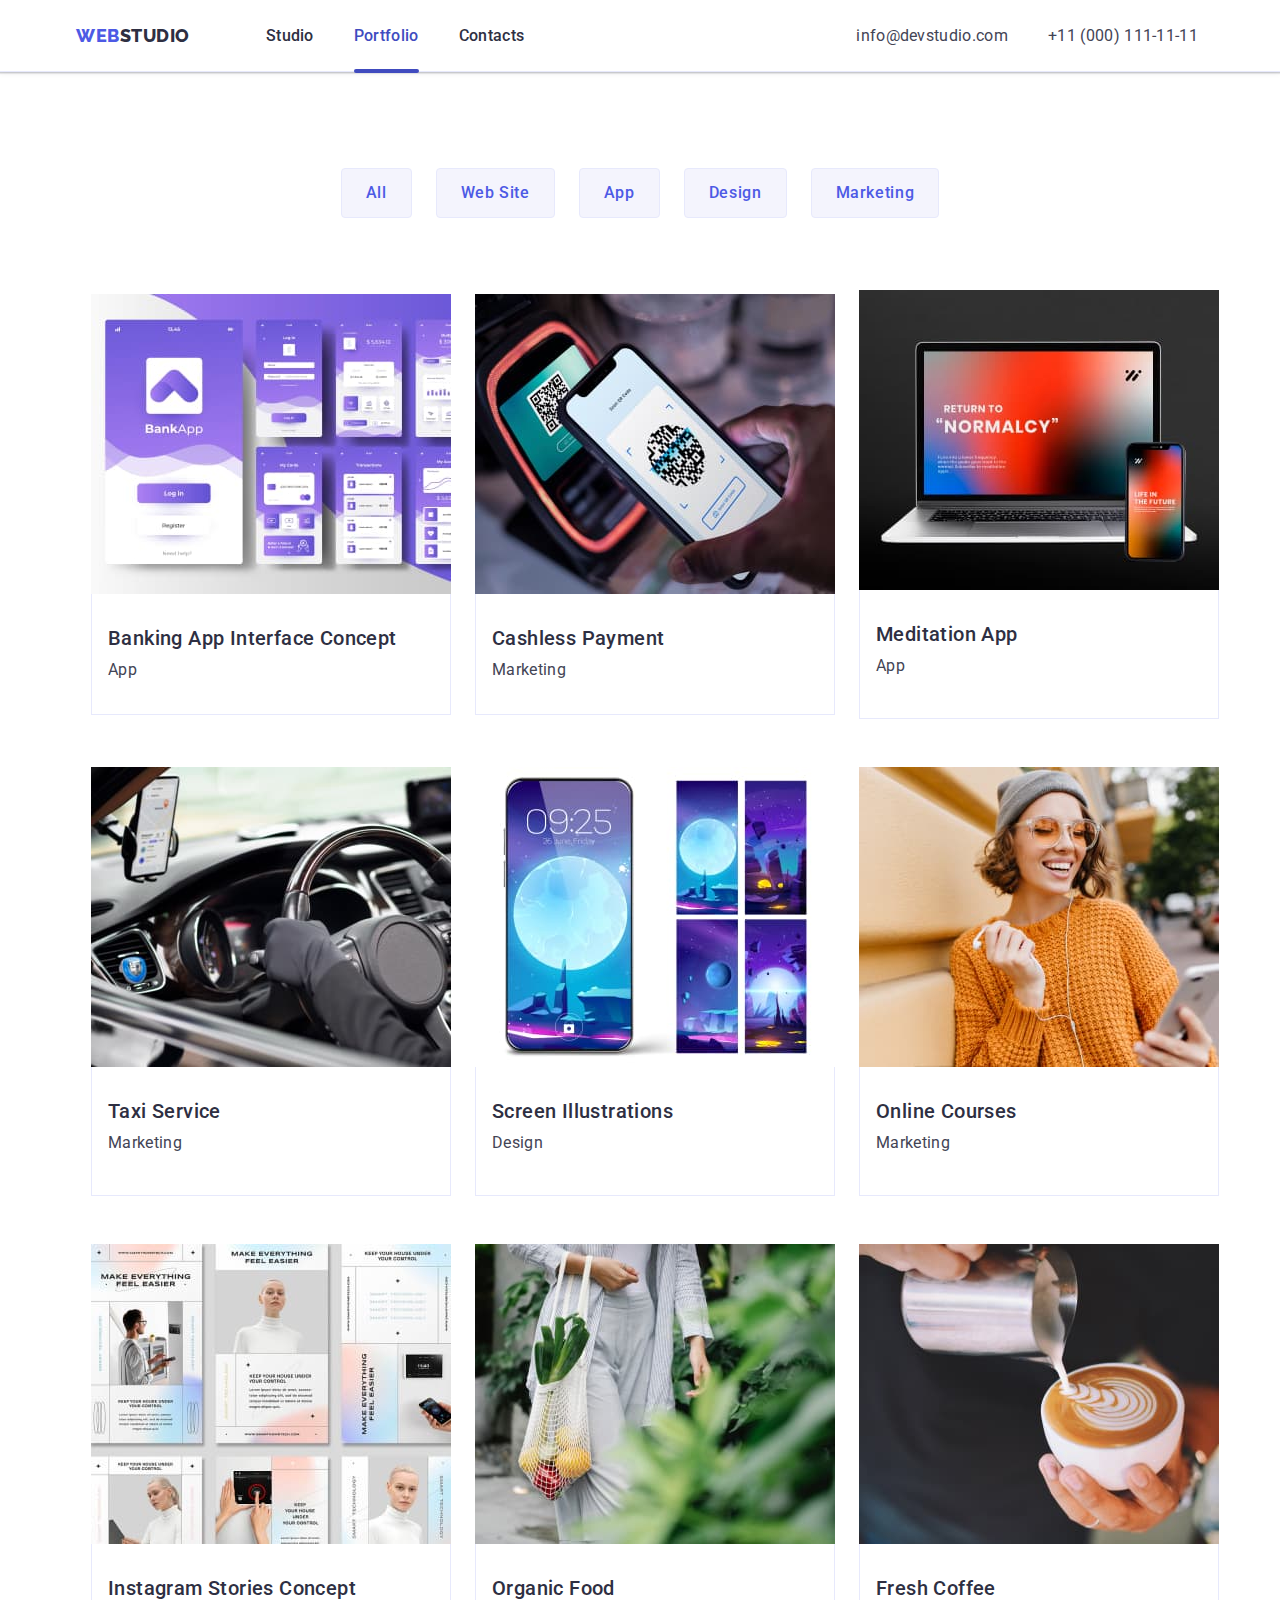
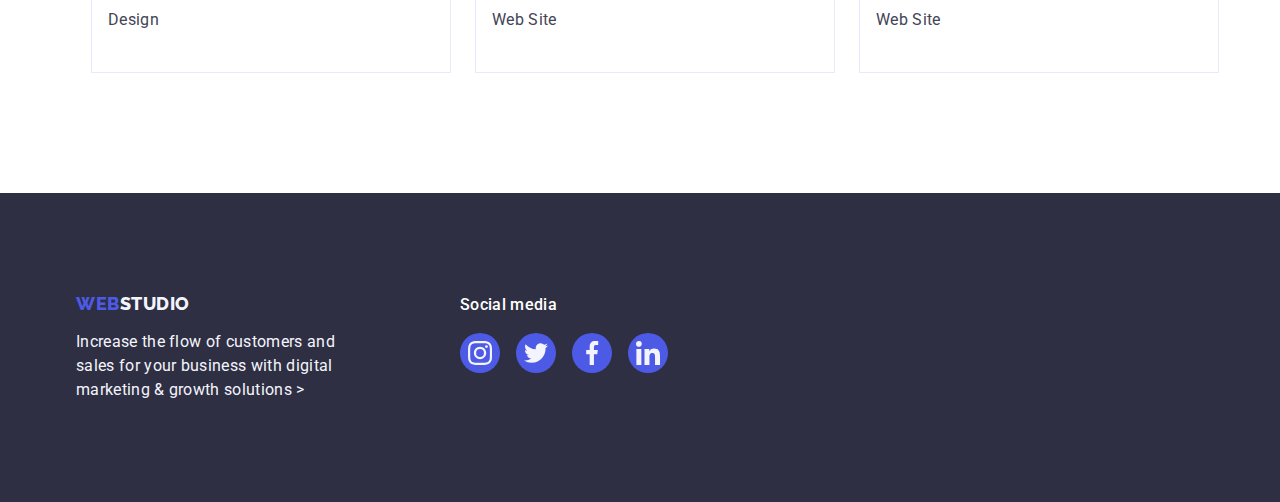
==== portfolio.html @ a60034a2 "Initial commit" ====
<!DOCTYPE html>
<html lang="en">
  <head>
    <meta charset="UTF-8" />
    <meta name="viewport" content="width=device-width, initial-scale=1.0" />
    <title>Document</title>
    <link
      rel="stylesheet"
      href="https://cdnjs.cloudflare.com/ajax/libs/modern-normalize/1.0.0/modern-normalize.min.css"
    />
    <link rel="stylesheet" href="./css/styles.css" />
    <link rel="preconnect" href="https://fonts.googleapis.com" />
    <link rel="preconnect" href="https://fonts.gstatic.com" crossorigin />
    <link
      href="https://fonts.googleapis.com/css2?family=Raleway:wght@800&family=Roboto:wght@400;500;700;900&display=swap"
      rel="stylesheet"
    />
  </head>
  <body>
    <header class="border-header-bottom">
      <div class="container flex__">
        <nav class="web">
          <a href="index.html" class="logo" style="color: var(--styl-colorr)"
            >WEB<span style="color: var(--styl-colorrr)" class="studio"
              >STUDIO</span
            ></a
          >

          <ul class="ban">
            <li>
              <a class="menu" href="./index.html">Studio</a>
            </li>
            <li>
              <a class="menu current" href="./portfolio.html">Portfolio</a>
            </li>
            <li><a class="menu" href="">Contacts</a></li>
          </ul>
        </nav>

        <address class="address">
          <ul class="container_menu">
            <li>
              <a class="address" href="mailto:info@devstudio.com"
                >info@devstudio.com</a
              >
            </li>
            <li>
              <a class="address" href="tel:+110001111111"
                >+11 (000) 111-11-11</a
              >
            </li>
          </ul>

          <!--komentrz-->
        </address>
      </div>
    </header>
    <main>
      <section class="portfolio">
        <div class="container">
          <h1 class="visually-hidden">wymagany dla czytników ekranowych</h1>
          <ul class="list portfolio_up">
            <li>
              <button class="linkk buttonn" type="button">All</button>
            </li>
            <li>
              <button class="linkk buttonn" type="button">Web Site</button>
            </li>
            <li>
              <button class="linkk buttonn" type="button">App</button>
            </li>
            <li>
              <button class="linkk buttonn" type="button">Design</button>
            </li>
            <li>
              <button class="linkk buttonn" type="button">Marketing</button>
            </li>
          </ul>

          <ul class="list container last_list">
            <li class="takietam">
              <a href="#" class="link">
                <div class="overlay">
                  <img
                    src="./images/site21.jpg"
                    width="360"
                    alt="bank App"
                    class="link"
                  />
                  <p class="portfolio_acapit">
                    14 Stylish and User-Friendly App Design Concepts · Task
                    Manager App · Calorie Tracker App · Exotic Fruit Ecommerce
                    App · Cloud Storage App
                  </p>
                </div>
                <div class="end">
                  <h2 class="last">Banking App Interface Concept</h2>
                  <p class="lastt">App</p>
                </div>
              </a>
            </li>
            <li class="takietam">
              <a href="#" class="link"
                ><div class="overlay">
                  <img
                    src="./images/site22.jpg"
                    class="link"
                    width="360"
                    alt="cellphone in hand"
                  />
                  <p class="portfolio_acapit">
                    14 Stylish and User-Friendly App Design Concepts · Task
                    Manager App · Calorie Tracker App · Exotic Fruit Ecommerce
                    App · Cloud Storage App
                  </p>
                </div>
                <div class="end">
                  <h2 class="last">Cashless Payment</h2>
                  <p class="lastt">Marketing</p>
                </div></a
              >
            </li>
            <li class="takietam">
              <a href="#" class="link"
                ><div class="overlay">
                  <img
                    src="./images/site23.jpg"
                    class="link"
                    width="360"
                    alt="laptop and phone"
                  />
                  <p class="portfolio_acapit">
                    14 Stylish and User-Friendly App Design Concepts · Task
                    Manager App · Calorie Tracker App · Exotic Fruit Ecommerce
                    App · Cloud Storage App
                  </p>
                </div>
                <div class="end">
                  <h2 class="last">Meditation App</h2>
                  <p style="margin-bottom: 8px" class="lastt">App</p>
                </div></a
              >
            </li>
            <li class="takietam">
              <a href="#" class="link"
                ><div class="overlay">
                  <img
                    src="./images/site24.jpg"
                    class="link"
                    width="360"
                    alt="hands on the steering wheel "
                  />
                  <p class="portfolio_acapit">
                    14 Stylish and User-Friendly App Design Concepts · Task
                    Manager App · Calorie Tracker App · Exotic Fruit Ecommerce
                    App · Cloud Storage App
                  </p>
                </div>
                <div class="end">
                  <h2 class="last">Taxi Service</h2>
                  <p style="margin-bottom: 8px" class="lastt">Marketing</p>
                </div></a
              >
            </li>
            <li class="takietam">
              <a href="#" class="link"
                ><div class="overlay">
                  <img
                    src="./images/site25.jpg"
                    class="link"
                    width="360"
                    alt="wallpapers on phone"
                  />
                  <p class="portfolio_acapit">
                    14 Stylish and User-Friendly App Design Concepts · Task
                    Manager App · Calorie Tracker App · Exotic Fruit Ecommerce
                    App · Cloud Storage App
                  </p>
                </div>
                <div class="end">
                  <h2 class="last">Screen Illustrations</h2>
                  <p style="margin-bottom: 8px" class="lastt">Design</p>
                </div></a
              >
            </li>
            <li class="takietam">
              <a href="#" class="link"
                ><div class="overlay">
                  <img
                    src="./images/site26.jpg"
                    class="link"
                    width="360"
                    alt="women in orange sweater"
                  />
                  <p class="portfolio_acapit">
                    14 Stylish and User-Friendly App Design Concepts · Task
                    Manager App · Calorie Tracker App · Exotic Fruit Ecommerce
                    App · Cloud Storage App
                  </p>
                </div>
                <div class="end">
                  <h2 class="last">Online Courses</h2>
                  <p style="margin-bottom: 8px" class="lastt">Marketing</p>
                </div></a
              >
            </li>
            <li class="takietam">
              <a href="#" class="link"
                ><div class="overlay">
                  <img
                    src="./images/site27.jpg"
                    class="link"
                    width="360"
                    alt="a few sites from app"
                  />
                  <p class="portfolio_acapit">
                    14 Stylish and User-Friendly App Design Concepts · Task
                    Manager App · Calorie Tracker App · Exotic Fruit Ecommerce
                    App · Cloud Storage App
                  </p>
                </div>
                <div class="end">
                  <h2 class="last">Instagram Stories Concept</h2>
                  <p style="margin-bottom: 8px" class="lastt">Design</p>
                </div></a
              >
            </li>
            <li class="takietam">
              <a href="#" class="link"
                ><div class="overlay">
                  <img
                    src="./images/site28.jpg"
                    class="link"
                    width="360"
                    alt="women with bag of fruit"
                  />
                  <p class="portfolio_acapit">
                    14 Stylish and User-Friendly App Design Concepts · Task
                    Manager App · Calorie Tracker App · Exotic Fruit Ecommerce
                    App · Cloud Storage App
                  </p>
                </div>
                <div class="end">
                  <h2 class="last">Organic Food</h2>
                  <p style="margin-bottom: 8px" class="lastt">Web Site</p>
                </div></a
              >
            </li>
            <li class="takietam">
              <a href="#" class="link"
                ><div class="overlay">
                  <img
                    src="./images/site29.jpg"
                    class="link"
                    width="360"
                    alt="caffe with milk"
                  />
                  <p class="portfolio_acapit">
                    14 Stylish and User-Friendly App Design Concepts · Task
                    Manager App · Calorie Tracker App · Exotic Fruit Ecommerce
                    App · Cloud Storage App
                  </p>
                </div>
                <div class="end">
                  <h2 class="last">Fresh Coffee</h2>
                  <p style="margin-bottom: 8px" class="lastt">Web Site</p>
                </div></a
              >
            </li>
          </ul>
        </div>
      </section>
    </main>
    <footer class="footer-padd">
      <div class="div_foot container">
        <div class="margin">
          <a
            href="index.html"
            class="link block"
            style="color: var(--styl-colorr)"
            ><span class="fit">WEB</span
            ><span style="color: #f4f4fd" class="studioo">STUDIO</span></a
          >

          <p class="footer">
            Increase the flow of customers and sales for your business with
            digital marketing & growth solutions >
          </p>
        </div>

        <div class="social_">
          <p class="akapit">Social media</p>
          <ul class="social">
            <li class="footer-social-item">
              <a href="" class="footer-social-link">
                <svg
                  xmlns="http://www.w3.org/2000/svg"
                  width="24"
                  height="24"
                  class="footer-social-icons"
                >
                  <use href="./images/icons.svg#icon-instagram-2"></use>
                </svg>
              </a>
            </li>
            <li class="footer-social-item">
              <a href="" class="footer-social-link">
                <svg
                  xmlns="http://www.w3.org/2000/svg"
                  width="24"
                  height="24"
                  class="footer-social-icons"
                >
                  <use href="./images/icons.svg#icon-twitter-1"></use>
                </svg>
              </a>
            </li>
            <li class="footer-social-item">
              <a href="" class="footer-social-link">
                <svg
                  xmlns="http://www.w3.org/2000/svg"
                  width="24"
                  height="24"
                  class="footer-social-icons"
                >
                  <use href="./images/icons.svg#icon-facebook-1"></use>
                </svg>
              </a>
            </li>
            <li class="footer-social-item">
              <a href="" class="footer-social-link">
                <svg
                  xmlns="http://www.w3.org/2000/svg"
                  width="24"
                  height="24"
                  class="footer-social-icons"
                >
                  <use href="./images/icons.svg#icon-linkedin-1"></use>
                </svg>
              </a>
            </li>
          </ul>
        </div>
      </div>
    </footer>
  </body>
</html>
---- css/styles.css ----
* {
  box-sizing: border-box;
  margin: 0;
  padding: 0;
}
:root {
  --styl-color: #434455;
  --background-color: #ffffff;
  --styl-colorr: #4d5ae5;
  --styl-colorrr: #2e2f42;
  --background-colorr: #f4f4fd;
  --background-colorrr: #2e2f42;
  --button-color: #e7e9fc;
  --section-five: #8e8f99;
}
.buttonn {
  cursor: pointer;
  font-family: "Roboto", sans-serif;
  font-weight: 500;
  font-size: 16px;
  line-height: 1.5;
  letter-spacing: 0.04em;
  color: var(--styl-colorr);
  background-color: var(--background-colorr);
  transition: color 250ms cubic-bezier(0.4, 0, 0.2, 1),
    background-color 250ms cubic-bezier(0.4, 0, 0.2, 1),
    border-color 250ms cubic-bezier(0.4, 0, 0.2, 1),
    box-shadow 250ms cubic-bezier(0.4, 0, 0.2, 1);
}

body {
  font-family: "Raleway", sans-serif;
  font-family: "Roboto", sans-serif;
  background-color: var(--background-color);
  color: var(--styl-color);

  ul {
    list-style-type: none;
  }
  h1 {
    color: var(--WHITE, #fff);
    text-align: center;

    /* Header 1 */
    font-family: Roboto;
    font-size: 56px;
    font-style: normal;
    font-weight: 700;
    line-height: 60px;
    /* 107.143% */
    letter-spacing: 1.12px;
  }
}
.list {
  list-style: none;
  display: flex;
  gap: 24px;
}
.top {
  width: 496px;
  color: #ffffff;
  text-align: center;
  /* Header 1 */
  font-family: Roboto;
  font-size: 56px;
  font-style: normal;
  font-weight: 700;
  line-height: 60px; /* 107.143% */
  letter-spacing: 1.12px;
  padding-bottom: 48px;
}
/* tło pod header */
/* tło pod header */
/* tło pod header */
/* tło pod header */
.hero {
  max-width: 1440px;
  margin: 0 auto;
  padding: 188px 0;
  background: var(--styl-colorrr);
  background-repeat: no-repeat;
  background-image: linear-gradient(
      rgba(46, 47, 66, 0.7),
      rgba(46, 47, 66, 0.7)
    ),
    url(../images/people-office.jpg);
  background-position: center;
  background-size: cover;
}
/* tło pod header */
/* tło pod header */
/* tło pod header */
/* tło pod header */

.color {
  color: var(--styl-colorr);
}

.web {
  display: flex;
  font-family: "Raleway", sans-serif;
  font-size: 18px;
  font-style: normal;
  font-weight: 800;
  line-height: 1.17;
  /* 116.667% */
  letter-spacing: 0.03em;

  align-items: center;
}
.webb {
  font-family: "Raleway", sans-serif;
  font-size: 18px;
  font-style: normal;
  font-weight: 800;
  line-height: 1.17;
  /* 116.667% */
  letter-spacing: 0.03em;

  background-color: var(--background-colorrr);
  padding: 100px 0;
}
.link {
  text-decoration: none;
  transition: box-shadow 250ms cubic-bezier(0.4, 0, 0.2, 1);
}
.link:hover {
  box-shadow: 0px 1px 6px rgba(46, 47, 66, 0.08),
    0px 1px 1px rgba(46, 47, 66, 0.16), 0px 2px 1px rgba(46, 47, 66, 0.08);
}
.link:focus {
  color: #404bbf;

  box-shadow: 0px 1px 6px rgba(46, 47, 66, 0.08),
    0px 1px 1px rgba(46, 47, 66, 0.16), 0px 2px 1px rgba(46, 47, 66, 0.08);
}
.takietam:hover {
  box-shadow: 0px 1px 6px rgba(46, 47, 66, 0.08),
    0px 1px 1px rgba(46, 47, 66, 0.16), 0px 2px 1px rgba(46, 47, 66, 0.08);
}
.takietam:focus {
  color: #404bbf;

  box-shadow: 0px 1px 6px rgba(46, 47, 66, 0.08),
    0px 1px 1px rgba(46, 47, 66, 0.16), 0px 2px 1px rgba(46, 47, 66, 0.08);
}

.linkk:hover {
  color: #ffffff;
  background-color: #404bbf;
  box-shadow: 0px 3px 1px rgba(0, 0, 0, 0.1), 0px 2px 1px rgba(0, 0, 0, 0.08),
    0px 2px 2px rgba(0, 0, 0, 0.12);
}
.linkk:focus {
  color: #ffffff;
  background-color: #404bbf;
  box-shadow: 0px 3px 1px rgba(0, 0, 0, 0.1), 0px 2px 1px rgba(0, 0, 0, 0.08),
    0px 2px 2px rgba(0, 0, 0, 0.12);
}
.portfolio .studio {
  color: var(--styll-color, #4d5ae5);
  font-family: "Raleway", sans-serif;
  font-size: 18px;
  font-style: normal;
  font-weight: 800;
  line-height: 1.17;
  /* 116.667% */
  letter-spacing: 0.03em;
}
.studioo {
  font-family: "Raleway", sans-serif;
  font-size: 18px;
  font-style: normal;
  font-weight: 800;
  line-height: 1.17;
  /* 116.667% */
  letter-spacing: 0.03em;
}
.menu {
  color: #404bbf;
  display: flex;
  justify-content: center;
  color: var(--NAVY-BLUE, #2e2f42);
  text-decoration: none;

  font-family: Roboto;
  font-size: 16px;
  font-style: normal;
  font-weight: 500;
  line-height: 24px;
  /* 150% */
  letter-spacing: 0.32px;
  padding: 24px 0;
  gap: 40px;
  transition: color 250ms cubic-bezier(0.4, 0, 0.2, 1);
}
.current {
  position: relative;
  color: #404bbf;
}

.current::after {
  content: "";
  position: absolute;
  width: 100%;
  left: 0;
  bottom: -1px;
  height: 4px;
  background-color: #404bbf;
  border-radius: 2px;
  width: 100%;
}
.address {
  display: flex;
  justify-content: center;
  color: var(--SLATE, #434455);
  text-decoration: none;

  font-family: Roboto;
  font-size: 16px;
  font-style: normal;
  font-weight: 400;
  line-height: 24px;

  letter-spacing: 0.32px;
  transition: color 250ms cubic-bezier(0.4, 0, 0.2, 1);
}

.button {
  cursor: pointer;
  background-color: #4d5ae5;
  font-family: "Roboto", sans-serif;
  font-weight: 500;
  font-size: 16px;
  line-height: 1.5;
  letter-spacing: 0.04em;
  color: #ffffff;
  display: block;
  margin: 0 auto;
  min-width: 169px;
  height: 56px;
  border: none;
  border-radius: 4px;
  transition: background-color 250ms cubic-bezier(0.4, 0, 0.2, 1);
}
.strategy {
  color: var(--NAVY-BLUE, #2e2f42);

  /* Header 3 */
  font-family: Roboto;
  font-size: 20px;
  font-style: normal;
  font-weight: 500;
  line-height: 24px;
  /* 120% */
  letter-spacing: 0.4px;
  margin-bottom: 8px;
}
.describtionss {
  color: var(--SLATE, #434455);

  /* Body */
  font-family: Roboto;
  font-size: 16px;
  font-style: normal;
  font-weight: 400;
  line-height: 24px;
  /* 150% */
  letter-spacing: 0.32px;
}
.doing {
  color: var(--NAVY-BLUE, #2e2f42);
  text-align: center;

  /* Header 2 */
  font-family: Roboto;
  font-size: 36px;
  font-style: normal;
  font-weight: 700;
  line-height: 1.11;
  /* 111.111% */
  letter-spacing: 0.72px;
  text-transform: capitalize;
  margin-bottom: 72px;
}
.bak {
  background-color: #f4f4fd;
}
.bakk {
  background-color: #ffffff;
}
.team {
  color: var(--NAVY-BLUE, #2e2f42);
  text-align: center;
  background-color: #f4f4fd;

  font-family: Roboto;
  font-size: 36px;
  font-style: normal;
  font-weight: 700;
  line-height: 1.11;

  letter-spacing: 0.72px;
  text-transform: capitalize;
  margin-bottom: 72px;
}
.name {
  color: var(--NAVY-BLUE, #2e2f42);
  text-align: center;
  background-color: #ffffff;

  /* Header 3 */
  font-family: Roboto;
  font-size: 20px;
  font-style: normal;
  font-weight: 500;
  line-height: 24px;
  /* 120% */
  letter-spacing: 0.4px;
  margin-bottom: 8px;
}
.job {
  color: var(--SLATE, #434455);
  text-align: center;
  background-color: #ffffff;

  /* Body */
  font-family: Roboto;
  font-size: 16px;
  font-style: normal;
  font-weight: 400;
  line-height: 24px;
  /* 150% */
  letter-spacing: 0.32px;
}

.footer {
  color: var(--background-colorr);
  line-height: 1.5;
  letter-spacing: 0.02em;
  font-family: Roboto;
  font-size: 16px;
  font-style: normal;
  font-weight: 400;
  width: 264px;
}

.last {
  font-weight: 500;
  font-size: 20px;
  line-height: 1.2;
  letter-spacing: 0.02em;
  color: var(--styl-colorrr);
  margin-bottom: 8px;
}
.lastt {
  line-height: 1.5;
  letter-spacing: 0.02em;
  font-size: 16px;
  color: var(--styl-color);
}
img {
  display: block;
}
.border-header-bottom {
  border-bottom: 1px solid #e7e9fc;
  box-shadow: 0px 2px 1px rgba(46, 47, 66, 0.08),
    0px 1px 1px rgba(46, 47, 66, 0.16), 0px 1px 6px rgba(46, 47, 66, 0.08);

  height: 72px;
}
.container {
  width: 1158px;
  margin: 0 auto;
  padding: 0 15px;
  align-items: center;
}
.logo {
  margin-right: 76px;
  text-decoration: none;
}
.container_menu {
  display: flex;

  align-items: center;

  padding-top: 24px;
  padding-bottom: 24px;
  list-style: none;
  gap: 40px;
}

.container_menuu {
  padding-top: 24px;
  padding-bottom: 24px;
}
.sectionn_ {
  display: flex;
  padding: 120px 0;
  gap: 24px;
}
.visually-hidden {
  position: absolute;
  width: 1px;
  height: 1px;
  margin: -1px;
  border: 0;
  padding: 0;

  white-space: nowrap;
  clip-path: inset(100%);
  clip: rect(0 0 0 0);
  overflow: hidden;
}
.calc {
  flex-basis: calc((100% - 72px) / 4);
}
.sectionnn_ {
  padding-bottom: 120px;
}
.calc_ {
  width: calc((100% - 3 * 16px) / 3);
}
.what {
  background-color: #f4f4fd;
  padding: 120px 0;
}
.bakk img {
  border-radius: 0px 0px 4px 4px;
}
.worker_ {
  padding: 32px 0px;
}
.nowa {
  width: calc((100% - 72px) / 4);
  border-radius: 0px 0px 4px 4px;
  box-shadow: 0px 1px 6px rgba(46, 47, 66, 0.08),
    0px 1px 1px rgba(46, 47, 66, 0.16), 0px 2px 1px rgba(46, 47, 66, 0.08);
}

.inline {
  display: inline-block;
}
img {
  display: block;
}
.calc_ li {
  width: calc((100% - 48px) / 3);
}
.container__ {
  display: inline-block;
}
.portfolio {
  padding: 96px 0 120px 0;
}
.visually-hidden {
  position: absolute;
  width: 1px;
  height: 1px;
  margin: -1px;
  border: 0;
  padding: 0;

  white-space: nowrap;
  clip-path: inset(100%);
  clip: rect(0 0 0 0);
  overflow: hidden;
}
.portfolio_up {
  justify-content: center;
  margin-bottom: 72px;
}
.portfolio button {
  padding: 12px 24px;
  border: 1px solid var(--button-color);
  border-radius: 4px;
}
.portfolio button:hover {
  border: 1px solid transparent;
}
.portfolio button:focus {
  border: 1px solid transparent;
}
.last_list {
  flex-wrap: wrap;
  row-gap: 48px;
}
.test {
  width: calc((100% - 48px) / 3);
}
.end {
  padding: 32px 16px;
  border: 1px solid #e7e9fc;
  border-top: none;
}
.containerr {
  width: 1158px;
  margin: 0 auto;
  padding: 0 15px;
  align-items: center;
}
.flex {
  display: flex;
  flex-direction: column;
}
.block {
  display: inline-block;
  margin-bottom: 16px;
}
.divek {
  padding: 32px 16px;
}
.takietam {
  position: relative;
  width: calc((100% - 48px) / 3);
}
.takietam li {
  width: calc((100% - 48px) / 3);
}
.flex__ {
  display: flex;

  align-items: center;
  gap: 332px;
}
/*
.allign header {
  justify-content: center;
}
*/
.pad {
  padding-top: 48px;
}
.fix {
  margin-bottom: 8px;
}
.ban {
  display: flex;
  justify-content: center;
  list-style: none;

  gap: 40px;
}

.box {
  width: 264px;
  height: 112px;
  background-color: #f4f4fd;
  padding-bottom: 8px;
  gap: 24px;
}

/*sekcja 2*/
.icon {
  display: flex;
  align-items: center;
  justify-content: center;
  height: 112px;
  background-color: #f4f4fd;
  border-radius: 4px;
  margin-bottom: 8px;
}
.media {
  list-style-type: none;
  display: flex;
  justify-content: center;
  padding-top: 8px;

  gap: 24px;
}
.media-list {
  width: 40px;
  height: 40px;
}
.media-listt {
  transition: background-color 250ms cubic-bezier(0.4, 0, 0.2, 1);
  display: flex;
  width: 100%;
  height: 100%;
  background-color: var(--styl-colorr);
  border-radius: 50%;
  align-items: center;
  justify-content: center;
}

.media-listt:hover {
  background-color: #404bbf;
}
.media-listt:focus {
  background-color: #404bbf;
}
.social {
  fill: var(--background-colorr);
}

.customers {
  font-size: 36px;
  line-height: 1.11;
  color: var(--styl-colorrr);
  margin-bottom: 72px;
}
.section_new {
  text-align: center;
  padding-top: 120px;
  padding-bottom: 120px;
}
.abc {
  list-style-type: none;
  gap: 24px;
  display: flex;
}
.abcdf {
  /*transition: border-color 250ms cubic-bezier(0.4, 0, 0.2, 1),
    color 250ms cubic-bezier(0.4, 0, 0.2, 1);
*/
  width: calc((100% - 120px) / 6);
  height: 88px;
}
.abcd {
  transition: border-color 250ms cubic-bezier(0.4, 0, 0.2, 1),
    color 250ms cubic-bezier(0.4, 0, 0.2, 1);
  border: 1px solid #8e8f99;
  width: 100%;
  height: 100%;
  border-radius: 4px;
  align-items: center;
  justify-content: center;
  display: flex;
  color: var(--section-five);
}
.abcd:hover {
  border-color: #404bbf;
}
.abcd:hover {
  color: #404bbf;
}
.abcd:focus {
  border-color: #404bbf;
}
.abcd:focus {
  color: #404bbf;
}
.beta {
  fill: currentColor;
}
.foot {
  padding-left: 269px;
  color: var(--WHITE, #fff);
  /* Body Medium */
  font-family: Roboto;
  font-size: 16px;
  font-style: normal;
  font-weight: 500;
  line-height: 24px; /* 150% */
  letter-spacing: 0.32px;
}
.footer-padd {
  background-color: var(--background-colorrr);
  padding: 100px 0;
}
.div_foot {
  display: flex;
  align-items: baseline;
  justify-content: flex-start;
}
.margin {
  /* margin-left: 15px; */
  margin-right: 120px;
}
.fit {
  color: var(--IRIS, #4d5ae5);
  font-family: Raleway;
  font-size: 18px;
  font-style: normal;
  font-weight: 800;
  line-height: 21px; /* 116.667% */
  letter-spacing: 0.54px;
  text-transform: uppercase;
}
.akapit {
  font-weight: 500;
  line-height: 1.5;
  letter-spacing: 0.02em;
  color: var(--background-color);
  margin-bottom: 16px;
}
.social {
  display: flex;
  list-style-type: none;
  gap: 16px;
}
.footer-social-item {
  width: 40px;
  height: 40px;
}
.footer-social-link {
  display: flex;
  width: 100%;
  height: 100%;
  background-color: #4d5ae5;
  border-radius: 50%;
  align-items: center;
  justify-content: center;
  transition: background-color 250ms cubic-bezier(0.4, 0, 0.2, 1);
}
.footer-social-link:hover {
  background-color: #31d0aa;
}
.footer-social-link:focus {
  background-color: #31d0aa;
}
.footer-social-icons {
  fill: var(--background-colorr);
}
.is-hidden {
  pointer-events: none;
  visibility: hidden;
  opacity: 0;
  transform: translateX(-50%) translateY(-50%) scale(0) rotate(0deg)
    skew(40deg, 40deg);
}
/*.close-btn {
  position: absolute;
  top: 8px;
  right: 8px;
  width: 30px;
  height: 30px;
  background-color: #fff;
  border: 1px solid rgba(0, 0, 0, 0.1);
  border-radius: 50%;
  cursor: pointer;
}
*/
.modal {
  position: absolute;
  top: 50%;
  left: 50%;
  transform: translate(-50%, -50%);
  width: 408px;
  min-height: 584px;
  border-radius: 4px;
  background: #fcfcfc;
  box-shadow: 0px 1px 1px rgba(0, 0, 0, 0.14), 0px 1px 3px rgba(0, 0, 0, 0.12),
    0px 2px 1px rgba(0, 0, 0, 0.2);
  transition: transform 250ms cubic-bezier(0.4, 0, 0.2, 1);
}
.backdrop {
  position: fixed;
  left: 0;
  top: 0;
  width: 100%;
  height: 100%;
  background-color: rgba(46, 47, 66, 0.4);
  transition: opacity 250ms cubic-bezier(0.4, 0, 0.2, 1),
    visibility 250ms cubic-bezier(0.4, 0, 0.2, 1);
}
.modal-close {
  display: flex;
  align-items: center;
  justify-content: center;
  position: absolute;
  top: 24px;
  right: 24px;
  width: 24px;
  height: 24px;
  border-radius: 50%;
  background-color: #e7e9fc;
  border: 1px solid rgba(0, 0, 0, 0.1);
  cursor: pointer;
  transition: background-color 250ms cubic-bezier(0.4, 0, 0.2, 1),
    border 250ms cubic-bezier(0.4, 0, 0.2, 1);
}
.modal-close:hover {
  background-color: #404bbf;
  border: none;
}
.modal-close:focus {
  background-color: #404bbf;
  border: none;
}
.class_x {
  transition: fill 250ms cubic-bezier(0.4, 0, 0.2, 1);
}

.modal-close:hover {
  fill: #ffffff;
}
.modal-close:focus {
  fill: #ffffff;
}
.overlay {
  position: relative;
  overflow: hidden;
}
.portfolio_acapit {
  position: absolute;
  top: 0;
  font-size: 16px;
  line-height: 1.5;
  letter-spacing: 0.02em;
  color: var(--background-colorr);
  padding: 40px 32px;
  background-color: #4d5ae5;
  height: 100%;
  width: 100%;
  transform: translateY(100%);
  transition: transform 250ms cubic-bezier(0.4, 0, 0.2, 1);
}
.link:hover .portfolio_acapit {
  transform: translateY(0%);
}

.link:focus .portfolio_acapit {
  transform: translateY(0%);
}
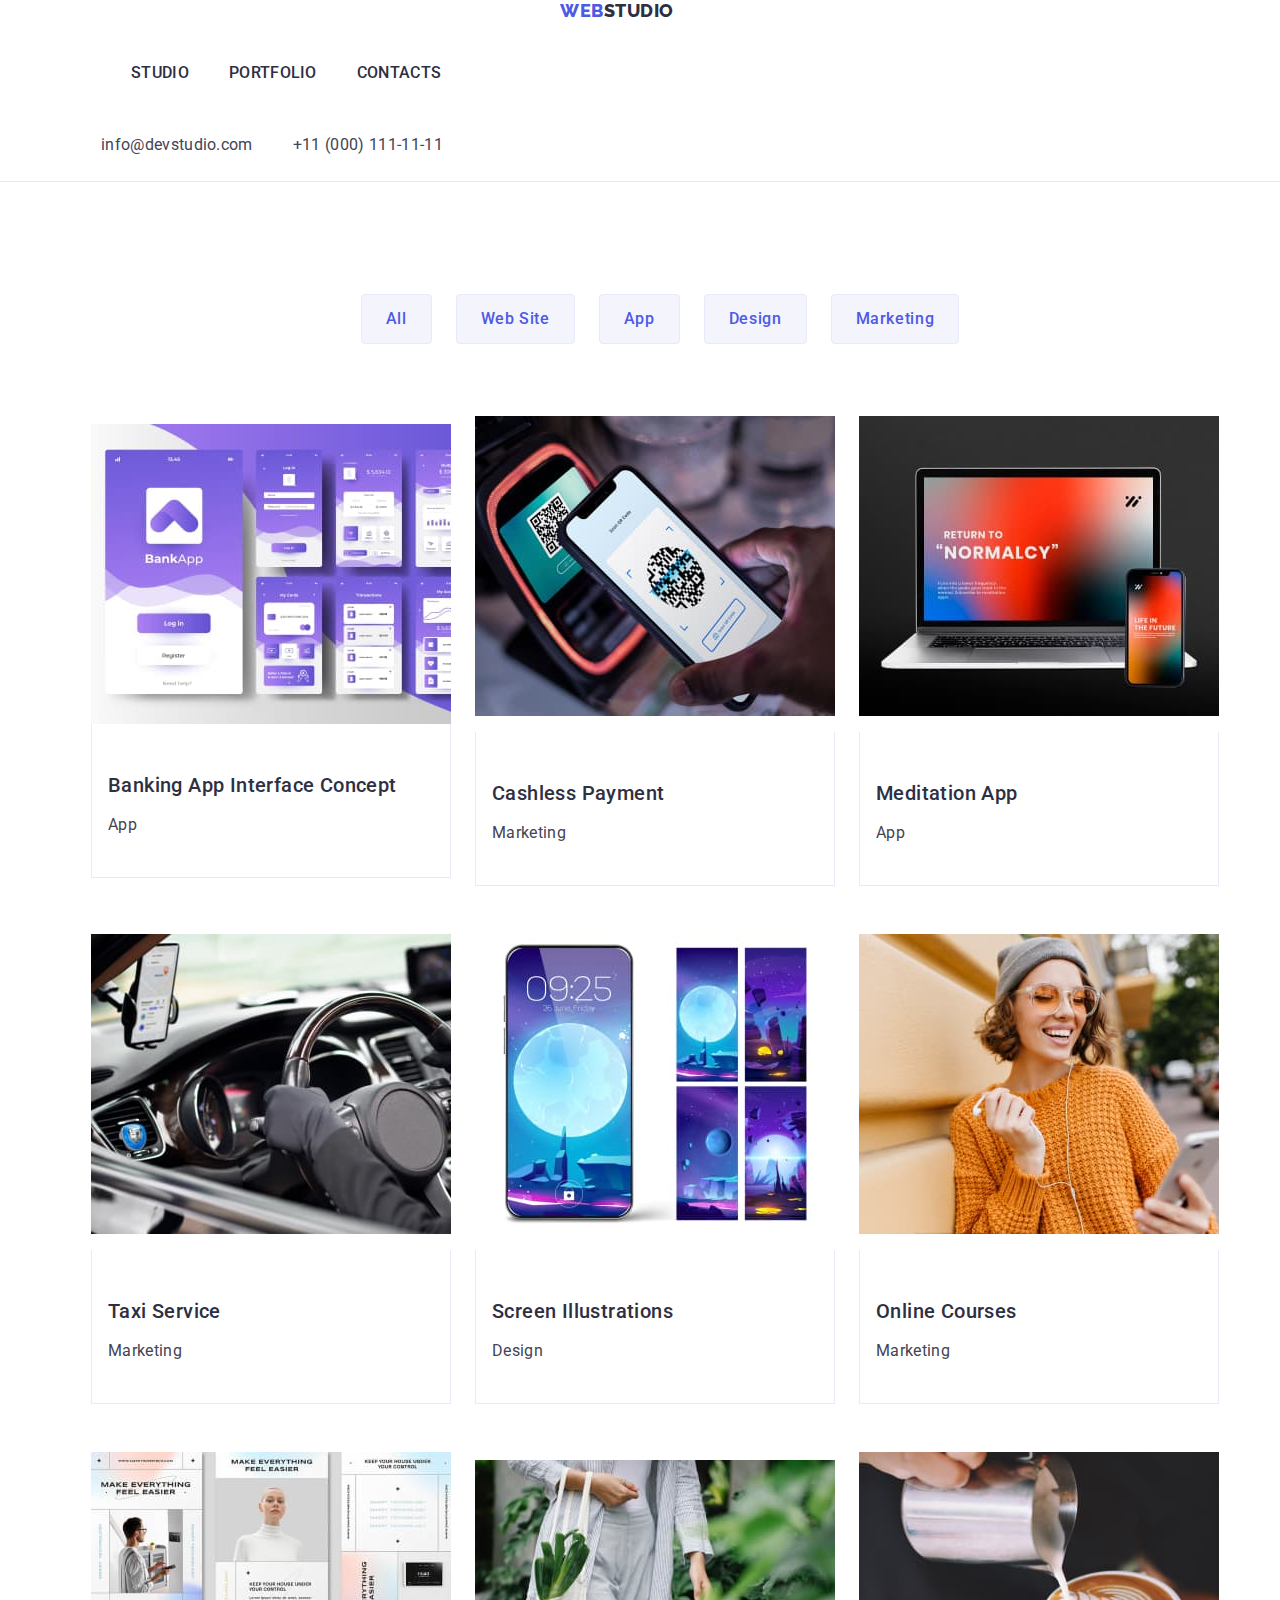
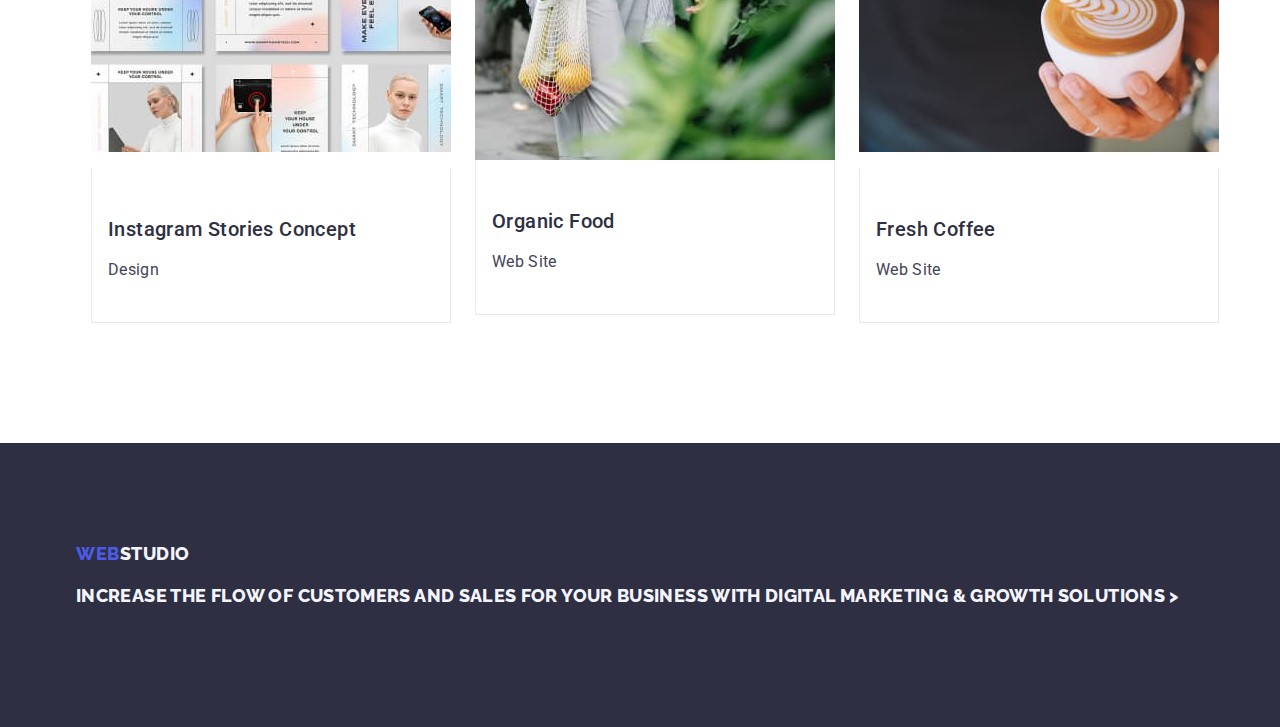
==== commit 595b9871: "Initialize main" ====
--- a/portfolio.html
+++ b/portfolio.html
@@ -18,34 +18,37 @@
   </head>
   <body>
     <header class="border-header-bottom">
-      <div class="container flex__">
-        <nav class="web">
-          <a href="index.html" class="logo" style="color: var(--styl-colorr)"
-            >WEB<span style="color: var(--styl-colorrr)" class="studio"
-              >STUDIO</span
+      <div class="container flex">
+        <nav class="web container flex">
+          <a
+            href="index.html"
+            class="link logo"
+            style="color: var(--styl-colorr)"
+            >Web<span style="color: var(--styl-colorrr)" class="studio"
+              >Studio</span
             ></a
           >
 
-          <ul class="ban">
-            <li>
-              <a class="menu" href="./index.html">Studio</a>
-            </li>
-            <li>
-              <a class="menu current" href="./portfolio.html">Portfolio</a>
-            </li>
-            <li><a class="menu" href="">Contacts</a></li>
+          <ul class="list container_menu">
+            <li>
+              <a class="link menu" href="./index.html">Studio</a>
+            </li>
+            <li>
+              <a class="link menu" href="./portfolio.html">Portfolio</a>
+            </li>
+            <li><a class="link menu" href="">Contacts</a></li>
           </ul>
         </nav>
 
         <address class="address">
-          <ul class="container_menu">
-            <li>
-              <a class="address" href="mailto:info@devstudio.com"
+          <ul class="list container_menu">
+            <li>
+              <a class="link address" href="mailto:info@devstudio.com"
                 >info@devstudio.com</a
               >
             </li>
             <li>
-              <a class="address" href="tel:+110001111111"
+              <a class="link address" href="tel:+110001111111"
                 >+11 (000) 111-11-11</a
               >
             </li>
@@ -61,38 +64,30 @@
           <h1 class="visually-hidden">wymagany dla czytników ekranowych</h1>
           <ul class="list portfolio_up">
             <li>
-              <button class="linkk buttonn" type="button">All</button>
-            </li>
-            <li>
-              <button class="linkk buttonn" type="button">Web Site</button>
-            </li>
-            <li>
-              <button class="linkk buttonn" type="button">App</button>
-            </li>
-            <li>
-              <button class="linkk buttonn" type="button">Design</button>
-            </li>
-            <li>
-              <button class="linkk buttonn" type="button">Marketing</button>
+              <button class="linkk linkkk buttonn" type="button">All</button>
+            </li>
+            <li>
+              <button class="linkk linkkk buttonn" type="button">
+                Web Site
+              </button>
+            </li>
+            <li>
+              <button class="linkk linkkk buttonn" type="button">App</button>
+            </li>
+            <li>
+              <button class="linkk linkkk buttonn" type="button">Design</button>
+            </li>
+            <li>
+              <button class="linkk linkkk buttonn" type="button">
+                Marketing
+              </button>
             </li>
           </ul>
 
           <ul class="list container last_list">
             <li class="takietam">
-              <a href="#" class="link">
-                <div class="overlay">
-                  <img
-                    src="./images/site21.jpg"
-                    width="360"
-                    alt="bank App"
-                    class="link"
-                  />
-                  <p class="portfolio_acapit">
-                    14 Stylish and User-Friendly App Design Concepts · Task
-                    Manager App · Calorie Tracker App · Exotic Fruit Ecommerce
-                    App · Cloud Storage App
-                  </p>
-                </div>
+              <a href="#" class="link"
+                ><img src="./images/site21.jpg" width="360" alt="bank App" />
                 <div class="end">
                   <h2 class="last">Banking App Interface Concept</h2>
                   <p class="lastt">App</p>
@@ -101,40 +96,26 @@
             </li>
             <li class="takietam">
               <a href="#" class="link"
-                ><div class="overlay">
-                  <img
-                    src="./images/site22.jpg"
-                    class="link"
-                    width="360"
-                    alt="cellphone in hand"
-                  />
-                  <p class="portfolio_acapit">
-                    14 Stylish and User-Friendly App Design Concepts · Task
-                    Manager App · Calorie Tracker App · Exotic Fruit Ecommerce
-                    App · Cloud Storage App
-                  </p>
-                </div>
+                ><img
+                  src="./images/site22.jpg"
+                  class="link"
+                  width="360"
+                  alt="cellphone in hand"
+                />
                 <div class="end">
                   <h2 class="last">Cashless Payment</h2>
-                  <p class="lastt">Marketing</p>
-                </div></a
-              >
-            </li>
-            <li class="takietam">
-              <a href="#" class="link"
-                ><div class="overlay">
-                  <img
-                    src="./images/site23.jpg"
-                    class="link"
-                    width="360"
-                    alt="laptop and phone"
-                  />
-                  <p class="portfolio_acapit">
-                    14 Stylish and User-Friendly App Design Concepts · Task
-                    Manager App · Calorie Tracker App · Exotic Fruit Ecommerce
-                    App · Cloud Storage App
-                  </p>
-                </div>
+                  <p style="margin-bottom: 8px" class="lastt">Marketing</p>
+                </div></a
+              >
+            </li>
+            <li class="takietam">
+              <a href="#" class="link"
+                ><img
+                  src="./images/site23.jpg"
+                  class="link"
+                  width="360"
+                  alt="laptop and phone"
+                />
                 <div class="end">
                   <h2 class="last">Meditation App</h2>
                   <p style="margin-bottom: 8px" class="lastt">App</p>
@@ -143,19 +124,12 @@
             </li>
             <li class="takietam">
               <a href="#" class="link"
-                ><div class="overlay">
-                  <img
-                    src="./images/site24.jpg"
-                    class="link"
-                    width="360"
-                    alt="hands on the steering wheel "
-                  />
-                  <p class="portfolio_acapit">
-                    14 Stylish and User-Friendly App Design Concepts · Task
-                    Manager App · Calorie Tracker App · Exotic Fruit Ecommerce
-                    App · Cloud Storage App
-                  </p>
-                </div>
+                ><img
+                  src="./images/site24.jpg"
+                  class="link"
+                  width="360"
+                  alt="hands on the steering wheel "
+                />
                 <div class="end">
                   <h2 class="last">Taxi Service</h2>
                   <p style="margin-bottom: 8px" class="lastt">Marketing</p>
@@ -164,19 +138,12 @@
             </li>
             <li class="takietam">
               <a href="#" class="link"
-                ><div class="overlay">
-                  <img
-                    src="./images/site25.jpg"
-                    class="link"
-                    width="360"
-                    alt="wallpapers on phone"
-                  />
-                  <p class="portfolio_acapit">
-                    14 Stylish and User-Friendly App Design Concepts · Task
-                    Manager App · Calorie Tracker App · Exotic Fruit Ecommerce
-                    App · Cloud Storage App
-                  </p>
-                </div>
+                ><img
+                  src="./images/site25.jpg"
+                  class="link"
+                  width="360"
+                  alt="wallpapers on phone"
+                />
                 <div class="end">
                   <h2 class="last">Screen Illustrations</h2>
                   <p style="margin-bottom: 8px" class="lastt">Design</p>
@@ -185,19 +152,12 @@
             </li>
             <li class="takietam">
               <a href="#" class="link"
-                ><div class="overlay">
-                  <img
-                    src="./images/site26.jpg"
-                    class="link"
-                    width="360"
-                    alt="women in orange sweater"
-                  />
-                  <p class="portfolio_acapit">
-                    14 Stylish and User-Friendly App Design Concepts · Task
-                    Manager App · Calorie Tracker App · Exotic Fruit Ecommerce
-                    App · Cloud Storage App
-                  </p>
-                </div>
+                ><img
+                  src="./images/site26.jpg"
+                  class="link"
+                  width="360"
+                  alt="women in orange sweater"
+                />
                 <div class="end">
                   <h2 class="last">Online Courses</h2>
                   <p style="margin-bottom: 8px" class="lastt">Marketing</p>
@@ -206,19 +166,12 @@
             </li>
             <li class="takietam">
               <a href="#" class="link"
-                ><div class="overlay">
-                  <img
-                    src="./images/site27.jpg"
-                    class="link"
-                    width="360"
-                    alt="a few sites from app"
-                  />
-                  <p class="portfolio_acapit">
-                    14 Stylish and User-Friendly App Design Concepts · Task
-                    Manager App · Calorie Tracker App · Exotic Fruit Ecommerce
-                    App · Cloud Storage App
-                  </p>
-                </div>
+                ><img
+                  src="./images/site27.jpg"
+                  class="link"
+                  width="360"
+                  alt="a few sites from app"
+                />
                 <div class="end">
                   <h2 class="last">Instagram Stories Concept</h2>
                   <p style="margin-bottom: 8px" class="lastt">Design</p>
@@ -227,19 +180,11 @@
             </li>
             <li class="takietam">
               <a href="#" class="link"
-                ><div class="overlay">
-                  <img
-                    src="./images/site28.jpg"
-                    class="link"
-                    width="360"
-                    alt="women with bag of fruit"
-                  />
-                  <p class="portfolio_acapit">
-                    14 Stylish and User-Friendly App Design Concepts · Task
-                    Manager App · Calorie Tracker App · Exotic Fruit Ecommerce
-                    App · Cloud Storage App
-                  </p>
-                </div>
+                ><img
+                  src="./images/site28.jpg"
+                  width="360"
+                  alt="women with bag of fruit"
+                />
                 <div class="end">
                   <h2 class="last">Organic Food</h2>
                   <p style="margin-bottom: 8px" class="lastt">Web Site</p>
@@ -248,19 +193,12 @@
             </li>
             <li class="takietam">
               <a href="#" class="link"
-                ><div class="overlay">
-                  <img
-                    src="./images/site29.jpg"
-                    class="link"
-                    width="360"
-                    alt="caffe with milk"
-                  />
-                  <p class="portfolio_acapit">
-                    14 Stylish and User-Friendly App Design Concepts · Task
-                    Manager App · Calorie Tracker App · Exotic Fruit Ecommerce
-                    App · Cloud Storage App
-                  </p>
-                </div>
+                ><img
+                  src="./images/site29.jpg"
+                  class="link"
+                  width="360"
+                  alt="caffe with milk"
+                />
                 <div class="end">
                   <h2 class="last">Fresh Coffee</h2>
                   <p style="margin-bottom: 8px" class="lastt">Web Site</p>
@@ -271,76 +209,16 @@
         </div>
       </section>
     </main>
-    <footer class="footer-padd">
-      <div class="div_foot container">
-        <div class="margin">
-          <a
-            href="index.html"
-            class="link block"
-            style="color: var(--styl-colorr)"
-            ><span class="fit">WEB</span
-            ><span style="color: #f4f4fd" class="studioo">STUDIO</span></a
-          >
-
-          <p class="footer">
-            Increase the flow of customers and sales for your business with
-            digital marketing & growth solutions >
-          </p>
-        </div>
-
-        <div class="social_">
-          <p class="akapit">Social media</p>
-          <ul class="social">
-            <li class="footer-social-item">
-              <a href="" class="footer-social-link">
-                <svg
-                  xmlns="http://www.w3.org/2000/svg"
-                  width="24"
-                  height="24"
-                  class="footer-social-icons"
-                >
-                  <use href="./images/icons.svg#icon-instagram-2"></use>
-                </svg>
-              </a>
-            </li>
-            <li class="footer-social-item">
-              <a href="" class="footer-social-link">
-                <svg
-                  xmlns="http://www.w3.org/2000/svg"
-                  width="24"
-                  height="24"
-                  class="footer-social-icons"
-                >
-                  <use href="./images/icons.svg#icon-twitter-1"></use>
-                </svg>
-              </a>
-            </li>
-            <li class="footer-social-item">
-              <a href="" class="footer-social-link">
-                <svg
-                  xmlns="http://www.w3.org/2000/svg"
-                  width="24"
-                  height="24"
-                  class="footer-social-icons"
-                >
-                  <use href="./images/icons.svg#icon-facebook-1"></use>
-                </svg>
-              </a>
-            </li>
-            <li class="footer-social-item">
-              <a href="" class="footer-social-link">
-                <svg
-                  xmlns="http://www.w3.org/2000/svg"
-                  width="24"
-                  height="24"
-                  class="footer-social-icons"
-                >
-                  <use href="./images/icons.svg#icon-linkedin-1"></use>
-                </svg>
-              </a>
-            </li>
-          </ul>
-        </div>
+    <footer class="webb">
+      <div class="container">
+        <a href="index.html" class="link" style="color: var(--styl-colorr)"
+          >Web<span style="color: #f4f4fd" class="studioo">Studio</span></a
+        >
+
+        <p class="footer">
+          Increase the flow of customers and sales for your business with
+          digital marketing & growth solutions >
+        </p>
       </div>
     </footer>
   </body>
--- a/css/styles.css
+++ b/css/styles.css
@@ -1,8 +1,3 @@
-* {
-  box-sizing: border-box;
-  margin: 0;
-  padding: 0;
-}
 :root {
   --styl-color: #434455;
   --background-color: #ffffff;
@@ -11,7 +6,6 @@
   --background-colorr: #f4f4fd;
   --background-colorrr: #2e2f42;
   --button-color: #e7e9fc;
-  --section-five: #8e8f99;
 }
 .buttonn {
   cursor: pointer;
@@ -22,10 +16,6 @@
   letter-spacing: 0.04em;
   color: var(--styl-colorr);
   background-color: var(--background-colorr);
-  transition: color 250ms cubic-bezier(0.4, 0, 0.2, 1),
-    background-color 250ms cubic-bezier(0.4, 0, 0.2, 1),
-    border-color 250ms cubic-bezier(0.4, 0, 0.2, 1),
-    box-shadow 250ms cubic-bezier(0.4, 0, 0.2, 1);
 }
 
 body {
@@ -55,43 +45,20 @@
   list-style: none;
   display: flex;
   gap: 24px;
+  margin-bottom: 72px;
 }
 .top {
-  width: 496px;
+  font-size: 56px;
+  line-height: 1.07;
+  text-align: center;
+  letter-spacing: 0.02em;
   color: #ffffff;
-  text-align: center;
-  /* Header 1 */
-  font-family: Roboto;
-  font-size: 56px;
-  font-style: normal;
-  font-weight: 700;
-  line-height: 60px; /* 107.143% */
-  letter-spacing: 1.12px;
-  padding-bottom: 48px;
-}
-/* tło pod header */
-/* tło pod header */
-/* tło pod header */
-/* tło pod header */
+  max-width: 496px;
+}
 .hero {
-  max-width: 1440px;
-  margin: 0 auto;
   padding: 188px 0;
   background: var(--styl-colorrr);
-  background-repeat: no-repeat;
-  background-image: linear-gradient(
-      rgba(46, 47, 66, 0.7),
-      rgba(46, 47, 66, 0.7)
-    ),
-    url(../images/people-office.jpg);
-  background-position: center;
-  background-size: cover;
-}
-/* tło pod header */
-/* tło pod header */
-/* tło pod header */
-/* tło pod header */
-
+}
 .color {
   color: var(--styl-colorr);
 }
@@ -105,7 +72,7 @@
   line-height: 1.17;
   /* 116.667% */
   letter-spacing: 0.03em;
-
+  text-transform: uppercase;
   align-items: center;
 }
 .webb {
@@ -116,48 +83,34 @@
   line-height: 1.17;
   /* 116.667% */
   letter-spacing: 0.03em;
-
+  text-transform: uppercase;
   background-color: var(--background-colorrr);
   padding: 100px 0;
 }
 .link {
   text-decoration: none;
-  transition: box-shadow 250ms cubic-bezier(0.4, 0, 0.2, 1);
+
+  margin-bottom: 16px;
 }
 .link:hover {
-  box-shadow: 0px 1px 6px rgba(46, 47, 66, 0.08),
-    0px 1px 1px rgba(46, 47, 66, 0.16), 0px 2px 1px rgba(46, 47, 66, 0.08);
+  color: #404bbf;
 }
 .link:focus {
   color: #404bbf;
-
-  box-shadow: 0px 1px 6px rgba(46, 47, 66, 0.08),
-    0px 1px 1px rgba(46, 47, 66, 0.16), 0px 2px 1px rgba(46, 47, 66, 0.08);
-}
-.takietam:hover {
-  box-shadow: 0px 1px 6px rgba(46, 47, 66, 0.08),
-    0px 1px 1px rgba(46, 47, 66, 0.16), 0px 2px 1px rgba(46, 47, 66, 0.08);
-}
-.takietam:focus {
-  color: #404bbf;
-
-  box-shadow: 0px 1px 6px rgba(46, 47, 66, 0.08),
-    0px 1px 1px rgba(46, 47, 66, 0.16), 0px 2px 1px rgba(46, 47, 66, 0.08);
-}
-
+}
 .linkk:hover {
+  background-color: #404bbf;
+}
+.linkk:focus {
+  background-color: #404bbf;
+}
+.linkkk:hover {
   color: #ffffff;
-  background-color: #404bbf;
-  box-shadow: 0px 3px 1px rgba(0, 0, 0, 0.1), 0px 2px 1px rgba(0, 0, 0, 0.08),
-    0px 2px 2px rgba(0, 0, 0, 0.12);
-}
-.linkk:focus {
+}
+.linkkk:focus {
   color: #ffffff;
-  background-color: #404bbf;
-  box-shadow: 0px 3px 1px rgba(0, 0, 0, 0.1), 0px 2px 1px rgba(0, 0, 0, 0.08),
-    0px 2px 2px rgba(0, 0, 0, 0.12);
-}
-.portfolio .studio {
+}
+.studio {
   color: var(--styll-color, #4d5ae5);
   font-family: "Raleway", sans-serif;
   font-size: 18px;
@@ -166,6 +119,7 @@
   line-height: 1.17;
   /* 116.667% */
   letter-spacing: 0.03em;
+  text-transform: uppercase;
 }
 .studioo {
   font-family: "Raleway", sans-serif;
@@ -175,14 +129,12 @@
   line-height: 1.17;
   /* 116.667% */
   letter-spacing: 0.03em;
+  text-transform: uppercase;
 }
 .menu {
-  color: #404bbf;
-  display: flex;
-  justify-content: center;
   color: var(--NAVY-BLUE, #2e2f42);
-  text-decoration: none;
-
+
+  /* Body Medium */
   font-family: Roboto;
   font-size: 16px;
   font-style: normal;
@@ -190,42 +142,22 @@
   line-height: 24px;
   /* 150% */
   letter-spacing: 0.32px;
-  padding: 24px 0;
-  gap: 40px;
-  transition: color 250ms cubic-bezier(0.4, 0, 0.2, 1);
-}
-.current {
-  position: relative;
-  color: #404bbf;
-}
-
-.current::after {
-  content: "";
-  position: absolute;
-  width: 100%;
-  left: 0;
-  bottom: -1px;
-  height: 4px;
-  background-color: #404bbf;
-  border-radius: 2px;
-  width: 100%;
+  padding-top: 24px;
+  padding-bottom: 24px;
 }
 .address {
-  display: flex;
-  justify-content: center;
   color: var(--SLATE, #434455);
-  text-decoration: none;
-
+
+  /* Body */
   font-family: Roboto;
   font-size: 16px;
   font-style: normal;
   font-weight: 400;
   line-height: 24px;
-
+  /* 150% */
   letter-spacing: 0.32px;
-  transition: color 250ms cubic-bezier(0.4, 0, 0.2, 1);
-}
-
+}
+/* komentarz */
 .button {
   cursor: pointer;
   background-color: #4d5ae5;
@@ -241,7 +173,6 @@
   height: 56px;
   border: none;
   border-radius: 4px;
-  transition: background-color 250ms cubic-bezier(0.4, 0, 0.2, 1);
 }
 .strategy {
   color: var(--NAVY-BLUE, #2e2f42);
@@ -333,41 +264,30 @@
   /* 150% */
   letter-spacing: 0.32px;
 }
-
 .footer {
   color: var(--background-colorr);
   line-height: 1.5;
   letter-spacing: 0.02em;
-  font-family: Roboto;
-  font-size: 16px;
-  font-style: normal;
-  font-weight: 400;
-  width: 264px;
-}
-
+}
 .last {
   font-weight: 500;
   font-size: 20px;
   line-height: 1.2;
   letter-spacing: 0.02em;
   color: var(--styl-colorrr);
-  margin-bottom: 8px;
 }
 .lastt {
   line-height: 1.5;
   letter-spacing: 0.02em;
   font-size: 16px;
   color: var(--styl-color);
+  margin-bottom: 8px;
 }
 img {
   display: block;
 }
 .border-header-bottom {
   border-bottom: 1px solid #e7e9fc;
-  box-shadow: 0px 2px 1px rgba(46, 47, 66, 0.08),
-    0px 1px 1px rgba(46, 47, 66, 0.16), 0px 1px 6px rgba(46, 47, 66, 0.08);
-
-  height: 72px;
 }
 .container {
   width: 1158px;
@@ -377,19 +297,16 @@
 }
 .logo {
   margin-right: 76px;
-  text-decoration: none;
 }
 .container_menu {
   display: flex;
-
+  width: 1158px;
+  margin: 0 auto;
   align-items: center;
-
+  gap: 40px;
   padding-top: 24px;
   padding-bottom: 24px;
-  list-style: none;
-  gap: 40px;
-}
-
+}
 .container_menuu {
   padding-top: 24px;
   padding-bottom: 24px;
@@ -422,22 +339,25 @@
   width: calc((100% - 3 * 16px) / 3);
 }
 .what {
-  background-color: #f4f4fd;
   padding: 120px 0;
 }
 .bakk img {
   border-radius: 0px 0px 4px 4px;
 }
 .worker_ {
-  padding: 32px 0px;
+  padding-top: 32px;
+  padding-bottom: 32px;
+  padding-left: 16px;
+  padding-right: 16px;
 }
 .nowa {
   width: calc((100% - 72px) / 4);
   border-radius: 0px 0px 4px 4px;
-  box-shadow: 0px 1px 6px rgba(46, 47, 66, 0.08),
-    0px 1px 1px rgba(46, 47, 66, 0.16), 0px 2px 1px rgba(46, 47, 66, 0.08);
-}
-
+}
+
+.bakk li {
+  width: calc((100% - 72px) / 4);
+}
 .inline {
   display: inline-block;
 }
@@ -468,7 +388,6 @@
 }
 .portfolio_up {
   justify-content: center;
-  margin-bottom: 72px;
 }
 .portfolio button {
   padding: 12px 24px;
@@ -505,311 +424,13 @@
 }
 .block {
   display: inline-block;
-  margin-bottom: 16px;
 }
 .divek {
   padding: 32px 16px;
 }
 .takietam {
-  position: relative;
   width: calc((100% - 48px) / 3);
 }
-.takietam li {
-  width: calc((100% - 48px) / 3);
-}
 .flex__ {
   display: flex;
-
-  align-items: center;
-  gap: 332px;
-}
-/*
-.allign header {
-  justify-content: center;
-}
-*/
-.pad {
-  padding-top: 48px;
-}
-.fix {
-  margin-bottom: 8px;
-}
-.ban {
-  display: flex;
-  justify-content: center;
-  list-style: none;
-
-  gap: 40px;
-}
-
-.box {
-  width: 264px;
-  height: 112px;
-  background-color: #f4f4fd;
-  padding-bottom: 8px;
-  gap: 24px;
-}
-
-/*sekcja 2*/
-.icon {
-  display: flex;
-  align-items: center;
-  justify-content: center;
-  height: 112px;
-  background-color: #f4f4fd;
-  border-radius: 4px;
-  margin-bottom: 8px;
-}
-.media {
-  list-style-type: none;
-  display: flex;
-  justify-content: center;
-  padding-top: 8px;
-
-  gap: 24px;
-}
-.media-list {
-  width: 40px;
-  height: 40px;
-}
-.media-listt {
-  transition: background-color 250ms cubic-bezier(0.4, 0, 0.2, 1);
-  display: flex;
-  width: 100%;
-  height: 100%;
-  background-color: var(--styl-colorr);
-  border-radius: 50%;
-  align-items: center;
-  justify-content: center;
-}
-
-.media-listt:hover {
-  background-color: #404bbf;
-}
-.media-listt:focus {
-  background-color: #404bbf;
-}
-.social {
-  fill: var(--background-colorr);
-}
-
-.customers {
-  font-size: 36px;
-  line-height: 1.11;
-  color: var(--styl-colorrr);
-  margin-bottom: 72px;
-}
-.section_new {
-  text-align: center;
-  padding-top: 120px;
-  padding-bottom: 120px;
-}
-.abc {
-  list-style-type: none;
-  gap: 24px;
-  display: flex;
-}
-.abcdf {
-  /*transition: border-color 250ms cubic-bezier(0.4, 0, 0.2, 1),
-    color 250ms cubic-bezier(0.4, 0, 0.2, 1);
-*/
-  width: calc((100% - 120px) / 6);
-  height: 88px;
-}
-.abcd {
-  transition: border-color 250ms cubic-bezier(0.4, 0, 0.2, 1),
-    color 250ms cubic-bezier(0.4, 0, 0.2, 1);
-  border: 1px solid #8e8f99;
-  width: 100%;
-  height: 100%;
-  border-radius: 4px;
-  align-items: center;
-  justify-content: center;
-  display: flex;
-  color: var(--section-five);
-}
-.abcd:hover {
-  border-color: #404bbf;
-}
-.abcd:hover {
-  color: #404bbf;
-}
-.abcd:focus {
-  border-color: #404bbf;
-}
-.abcd:focus {
-  color: #404bbf;
-}
-.beta {
-  fill: currentColor;
-}
-.foot {
-  padding-left: 269px;
-  color: var(--WHITE, #fff);
-  /* Body Medium */
-  font-family: Roboto;
-  font-size: 16px;
-  font-style: normal;
-  font-weight: 500;
-  line-height: 24px; /* 150% */
-  letter-spacing: 0.32px;
-}
-.footer-padd {
-  background-color: var(--background-colorrr);
-  padding: 100px 0;
-}
-.div_foot {
-  display: flex;
-  align-items: baseline;
-  justify-content: flex-start;
-}
-.margin {
-  /* margin-left: 15px; */
-  margin-right: 120px;
-}
-.fit {
-  color: var(--IRIS, #4d5ae5);
-  font-family: Raleway;
-  font-size: 18px;
-  font-style: normal;
-  font-weight: 800;
-  line-height: 21px; /* 116.667% */
-  letter-spacing: 0.54px;
-  text-transform: uppercase;
-}
-.akapit {
-  font-weight: 500;
-  line-height: 1.5;
-  letter-spacing: 0.02em;
-  color: var(--background-color);
-  margin-bottom: 16px;
-}
-.social {
-  display: flex;
-  list-style-type: none;
-  gap: 16px;
-}
-.footer-social-item {
-  width: 40px;
-  height: 40px;
-}
-.footer-social-link {
-  display: flex;
-  width: 100%;
-  height: 100%;
-  background-color: #4d5ae5;
-  border-radius: 50%;
-  align-items: center;
-  justify-content: center;
-  transition: background-color 250ms cubic-bezier(0.4, 0, 0.2, 1);
-}
-.footer-social-link:hover {
-  background-color: #31d0aa;
-}
-.footer-social-link:focus {
-  background-color: #31d0aa;
-}
-.footer-social-icons {
-  fill: var(--background-colorr);
-}
-.is-hidden {
-  pointer-events: none;
-  visibility: hidden;
-  opacity: 0;
-  transform: translateX(-50%) translateY(-50%) scale(0) rotate(0deg)
-    skew(40deg, 40deg);
-}
-/*.close-btn {
-  position: absolute;
-  top: 8px;
-  right: 8px;
-  width: 30px;
-  height: 30px;
-  background-color: #fff;
-  border: 1px solid rgba(0, 0, 0, 0.1);
-  border-radius: 50%;
-  cursor: pointer;
-}
-*/
-.modal {
-  position: absolute;
-  top: 50%;
-  left: 50%;
-  transform: translate(-50%, -50%);
-  width: 408px;
-  min-height: 584px;
-  border-radius: 4px;
-  background: #fcfcfc;
-  box-shadow: 0px 1px 1px rgba(0, 0, 0, 0.14), 0px 1px 3px rgba(0, 0, 0, 0.12),
-    0px 2px 1px rgba(0, 0, 0, 0.2);
-  transition: transform 250ms cubic-bezier(0.4, 0, 0.2, 1);
-}
-.backdrop {
-  position: fixed;
-  left: 0;
-  top: 0;
-  width: 100%;
-  height: 100%;
-  background-color: rgba(46, 47, 66, 0.4);
-  transition: opacity 250ms cubic-bezier(0.4, 0, 0.2, 1),
-    visibility 250ms cubic-bezier(0.4, 0, 0.2, 1);
-}
-.modal-close {
-  display: flex;
-  align-items: center;
-  justify-content: center;
-  position: absolute;
-  top: 24px;
-  right: 24px;
-  width: 24px;
-  height: 24px;
-  border-radius: 50%;
-  background-color: #e7e9fc;
-  border: 1px solid rgba(0, 0, 0, 0.1);
-  cursor: pointer;
-  transition: background-color 250ms cubic-bezier(0.4, 0, 0.2, 1),
-    border 250ms cubic-bezier(0.4, 0, 0.2, 1);
-}
-.modal-close:hover {
-  background-color: #404bbf;
-  border: none;
-}
-.modal-close:focus {
-  background-color: #404bbf;
-  border: none;
-}
-.class_x {
-  transition: fill 250ms cubic-bezier(0.4, 0, 0.2, 1);
-}
-
-.modal-close:hover {
-  fill: #ffffff;
-}
-.modal-close:focus {
-  fill: #ffffff;
-}
-.overlay {
-  position: relative;
-  overflow: hidden;
-}
-.portfolio_acapit {
-  position: absolute;
-  top: 0;
-  font-size: 16px;
-  line-height: 1.5;
-  letter-spacing: 0.02em;
-  color: var(--background-colorr);
-  padding: 40px 32px;
-  background-color: #4d5ae5;
-  height: 100%;
-  width: 100%;
-  transform: translateY(100%);
-  transition: transform 250ms cubic-bezier(0.4, 0, 0.2, 1);
-}
-.link:hover .portfolio_acapit {
-  transform: translateY(0%);
-}
-
-.link:focus .portfolio_acapit {
-  transform: translateY(0%);
-}
+}
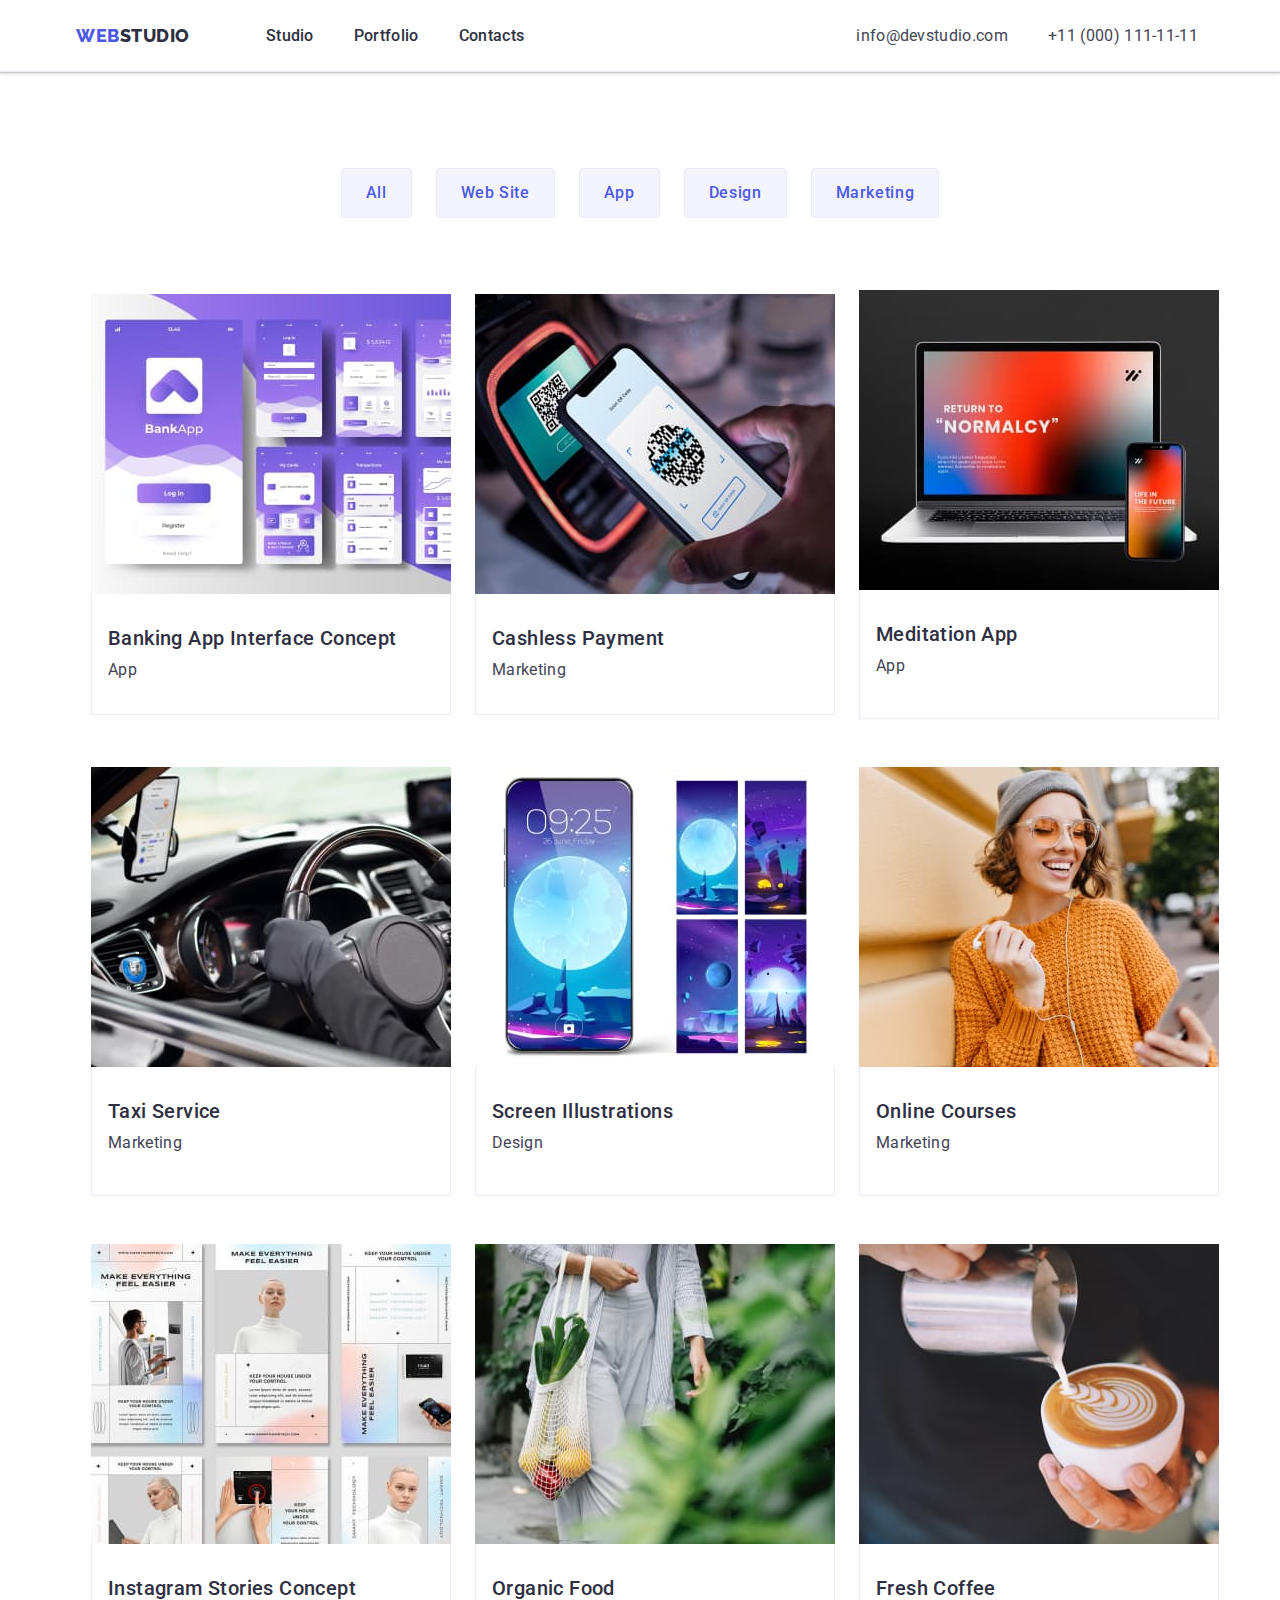
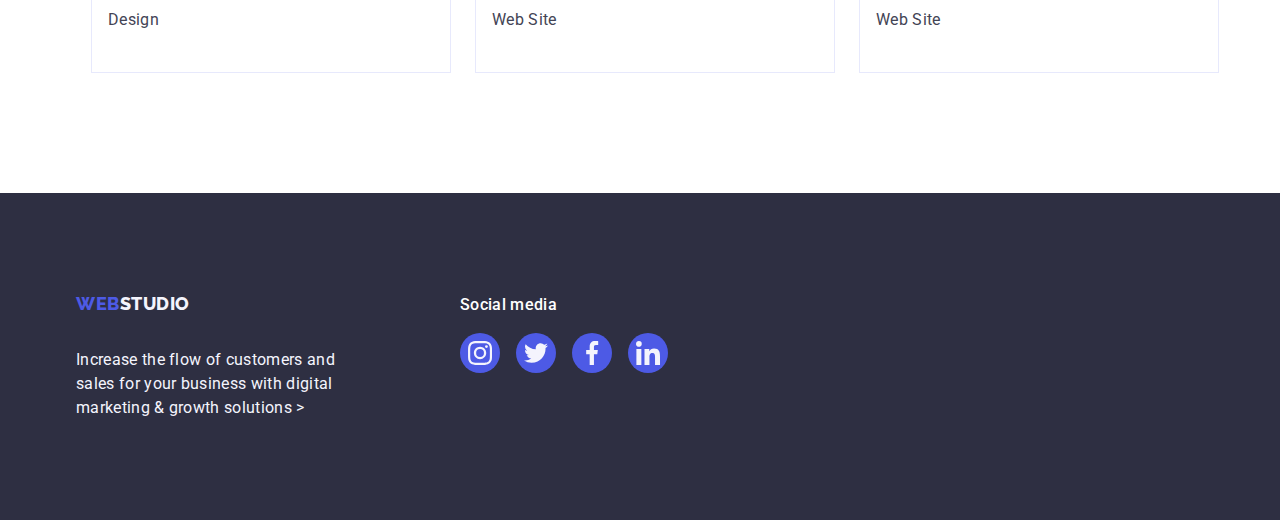
==== commit ece7fe62: "Initialize beeta" ====
--- a/portfolio.html
+++ b/portfolio.html
@@ -18,18 +18,18 @@
   </head>
   <body>
     <header class="border-header-bottom">
-      <div class="container flex">
-        <nav class="web container flex">
+      <div class="container flex__">
+        <nav class="web">
           <a
             href="index.html"
             class="link logo"
             style="color: var(--styl-colorr)"
-            >Web<span style="color: var(--styl-colorrr)" class="studio"
-              >Studio</span
+            >WEB<span style="color: var(--styl-colorrr)" class="studio"
+              >STUDIO</span
             ></a
           >
 
-          <ul class="list container_menu">
+          <ul class="ban">
             <li>
               <a class="link menu" href="./index.html">Studio</a>
             </li>
@@ -41,7 +41,7 @@
         </nav>
 
         <address class="address">
-          <ul class="list container_menu">
+          <ul class="container_menu">
             <li>
               <a class="link address" href="mailto:info@devstudio.com"
                 >info@devstudio.com</a
@@ -104,7 +104,7 @@
                 />
                 <div class="end">
                   <h2 class="last">Cashless Payment</h2>
-                  <p style="margin-bottom: 8px" class="lastt">Marketing</p>
+                  <p class="lastt">Marketing</p>
                 </div></a
               >
             </li>
@@ -209,16 +209,76 @@
         </div>
       </section>
     </main>
-    <footer class="webb">
-      <div class="container">
-        <a href="index.html" class="link" style="color: var(--styl-colorr)"
-          >Web<span style="color: #f4f4fd" class="studioo">Studio</span></a
-        >
-
-        <p class="footer">
-          Increase the flow of customers and sales for your business with
-          digital marketing & growth solutions >
-        </p>
+    <footer class="footer-padd">
+      <div class="div_foot container">
+        <div class="margin">
+          <a
+            href="index.html"
+            class="link block"
+            style="color: var(--styl-colorr)"
+            ><span class="fit">WEB</span
+            ><span style="color: #f4f4fd" class="studioo">STUDIO</span></a
+          >
+
+          <p class="footer">
+            Increase the flow of customers and sales for your business with
+            digital marketing & growth solutions >
+          </p>
+        </div>
+
+        <div class="social_">
+          <p class="akapit">Social media</p>
+          <ul class="social">
+            <li class="footer-social-item">
+              <a href="" class="footer-social-link">
+                <svg
+                  xmlns="http://www.w3.org/2000/svg"
+                  width="24"
+                  height="24"
+                  class="footer-social-icons"
+                >
+                  <use href="./images/icons.svg#icon-instagram-2"></use>
+                </svg>
+              </a>
+            </li>
+            <li class="footer-social-item">
+              <a href="" class="footer-social-link">
+                <svg
+                  xmlns="http://www.w3.org/2000/svg"
+                  width="24"
+                  height="24"
+                  class="footer-social-icons"
+                >
+                  <use href="./images/icons.svg#icon-twitter-1"></use>
+                </svg>
+              </a>
+            </li>
+            <li class="footer-social-item">
+              <a href="" class="footer-social-link">
+                <svg
+                  xmlns="http://www.w3.org/2000/svg"
+                  width="24"
+                  height="24"
+                  class="footer-social-icons"
+                >
+                  <use href="./images/icons.svg#icon-facebook-1"></use>
+                </svg>
+              </a>
+            </li>
+            <li class="footer-social-item">
+              <a href="" class="footer-social-link">
+                <svg
+                  xmlns="http://www.w3.org/2000/svg"
+                  width="24"
+                  height="24"
+                  class="footer-social-icons"
+                >
+                  <use href="./images/icons.svg#icon-linkedin-1"></use>
+                </svg>
+              </a>
+            </li>
+          </ul>
+        </div>
       </div>
     </footer>
   </body>
--- a/css/styles.css
+++ b/css/styles.css
@@ -1,3 +1,8 @@
+* {
+  box-sizing: border-box;
+  margin: 0;
+  padding: 0;
+}
 :root {
   --styl-color: #434455;
   --background-color: #ffffff;
@@ -6,6 +11,7 @@
   --background-colorr: #f4f4fd;
   --background-colorrr: #2e2f42;
   --button-color: #e7e9fc;
+  --section-five: #8e8f99;
 }
 .buttonn {
   cursor: pointer;
@@ -45,20 +51,43 @@
   list-style: none;
   display: flex;
   gap: 24px;
-  margin-bottom: 72px;
 }
 .top {
+  width: 496px;
+  color: #ffffff;
+  text-align: center;
+  /* Header 1 */
+  font-family: Roboto;
   font-size: 56px;
-  line-height: 1.07;
-  text-align: center;
-  letter-spacing: 0.02em;
-  color: #ffffff;
-  max-width: 496px;
-}
+  font-style: normal;
+  font-weight: 700;
+  line-height: 60px; /* 107.143% */
+  letter-spacing: 1.12px;
+  padding-bottom: 48px;
+}
+/* tło pod header */
+/* tło pod header */
+/* tło pod header */
+/* tło pod header */
 .hero {
+  max-width: 1440px;
+  margin: 0 auto;
   padding: 188px 0;
   background: var(--styl-colorrr);
-}
+  background-repeat: no-repeat;
+  background-image: linear-gradient(
+      rgba(46, 47, 66, 0.7),
+      rgba(46, 47, 66, 0.7)
+    ),
+    url(/images/people-office.jpg);
+  background-position: center;
+  background-size: cover;
+}
+/* tło pod header */
+/* tło pod header */
+/* tło pod header */
+/* tło pod header */
+
 .color {
   color: var(--styl-colorr);
 }
@@ -72,7 +101,7 @@
   line-height: 1.17;
   /* 116.667% */
   letter-spacing: 0.03em;
-  text-transform: uppercase;
+
   align-items: center;
 }
 .webb {
@@ -83,26 +112,33 @@
   line-height: 1.17;
   /* 116.667% */
   letter-spacing: 0.03em;
-  text-transform: uppercase;
+
   background-color: var(--background-colorrr);
   padding: 100px 0;
 }
 .link {
   text-decoration: none;
-
-  margin-bottom: 16px;
+  display: block;
 }
 .link:hover {
   color: #404bbf;
+  box-shadow: 0px 1px 6px rgba(46, 47, 66, 0.08),
+    0px 1px 1px rgba(46, 47, 66, 0.16), 0px 2px 1px rgba(46, 47, 66, 0.08);
 }
 .link:focus {
   color: #404bbf;
+  box-shadow: 0px 1px 6px rgba(46, 47, 66, 0.08),
+    0px 1px 1px rgba(46, 47, 66, 0.16), 0px 2px 1px rgba(46, 47, 66, 0.08);
 }
 .linkk:hover {
   background-color: #404bbf;
+  box-shadow: 0px 3px 1px rgba(0, 0, 0, 0.1), 0px 2px 1px rgba(0, 0, 0, 0.08),
+    0px 2px 2px rgba(0, 0, 0, 0.12);
 }
 .linkk:focus {
   background-color: #404bbf;
+  box-shadow: 0px 3px 1px rgba(0, 0, 0, 0.1), 0px 2px 1px rgba(0, 0, 0, 0.08),
+    0px 2px 2px rgba(0, 0, 0, 0.12);
 }
 .linkkk:hover {
   color: #ffffff;
@@ -119,7 +155,6 @@
   line-height: 1.17;
   /* 116.667% */
   letter-spacing: 0.03em;
-  text-transform: uppercase;
 }
 .studioo {
   font-family: "Raleway", sans-serif;
@@ -129,7 +164,6 @@
   line-height: 1.17;
   /* 116.667% */
   letter-spacing: 0.03em;
-  text-transform: uppercase;
 }
 .menu {
   color: var(--NAVY-BLUE, #2e2f42);
@@ -144,20 +178,23 @@
   letter-spacing: 0.32px;
   padding-top: 24px;
   padding-bottom: 24px;
-}
+  gap: 40px;
+}
+
 .address {
+  display: flex;
+  justify-content: center;
   color: var(--SLATE, #434455);
 
-  /* Body */
   font-family: Roboto;
   font-size: 16px;
   font-style: normal;
   font-weight: 400;
   line-height: 24px;
-  /* 150% */
+
   letter-spacing: 0.32px;
 }
-/* komentarz */
+
 .button {
   cursor: pointer;
   background-color: #4d5ae5;
@@ -264,30 +301,42 @@
   /* 150% */
   letter-spacing: 0.32px;
 }
+
 .footer {
   color: var(--background-colorr);
   line-height: 1.5;
   letter-spacing: 0.02em;
-}
+  font-family: Roboto;
+  font-size: 16px;
+  font-style: normal;
+  font-weight: 400;
+  width: 264px;
+  padding-top: 17.5px;
+}
+
 .last {
   font-weight: 500;
   font-size: 20px;
   line-height: 1.2;
   letter-spacing: 0.02em;
   color: var(--styl-colorrr);
+  margin-bottom: 8px;
 }
 .lastt {
   line-height: 1.5;
   letter-spacing: 0.02em;
   font-size: 16px;
   color: var(--styl-color);
-  margin-bottom: 8px;
 }
 img {
   display: block;
 }
 .border-header-bottom {
   border-bottom: 1px solid #e7e9fc;
+  box-shadow: 0px 2px 1px rgba(46, 47, 66, 0.08),
+    0px 1px 1px rgba(46, 47, 66, 0.16), 0px 1px 6px rgba(46, 47, 66, 0.08);
+
+  height: 72px;
 }
 .container {
   width: 1158px;
@@ -300,13 +349,15 @@
 }
 .container_menu {
   display: flex;
-  width: 1158px;
-  margin: 0 auto;
-  align-items: center;
-  gap: 40px;
+
+  align-items: center;
+
   padding-top: 24px;
   padding-bottom: 24px;
-}
+  list-style: none;
+  gap: 40px;
+}
+
 .container_menuu {
   padding-top: 24px;
   padding-bottom: 24px;
@@ -337,27 +388,25 @@
 }
 .calc_ {
   width: calc((100% - 3 * 16px) / 3);
+  margin-bottom: 72px;
 }
 .what {
+  background-color: #f4f4fd;
   padding: 120px 0;
 }
 .bakk img {
   border-radius: 0px 0px 4px 4px;
 }
 .worker_ {
-  padding-top: 32px;
-  padding-bottom: 32px;
-  padding-left: 16px;
-  padding-right: 16px;
+  padding: 32px 0px;
 }
 .nowa {
   width: calc((100% - 72px) / 4);
   border-radius: 0px 0px 4px 4px;
-}
-
-.bakk li {
-  width: calc((100% - 72px) / 4);
-}
+  box-shadow: 0px 1px 6px rgba(46, 47, 66, 0.08),
+    0px 1px 1px rgba(46, 47, 66, 0.16), 0px 2px 1px rgba(46, 47, 66, 0.08);
+}
+
 .inline {
   display: inline-block;
 }
@@ -388,6 +437,7 @@
 }
 .portfolio_up {
   justify-content: center;
+  margin-bottom: 72px;
 }
 .portfolio button {
   padding: 12px 24px;
@@ -424,6 +474,7 @@
 }
 .block {
   display: inline-block;
+  margin-bottom: 16px;
 }
 .divek {
   padding: 32px 16px;
@@ -431,6 +482,189 @@
 .takietam {
   width: calc((100% - 48px) / 3);
 }
+.takietam li {
+  width: calc((100% - 48px) / 3);
+}
 .flex__ {
   display: flex;
-}
+  gap: 332px;
+}
+/*
+.allign header {
+  justify-content: center;
+}
+*/
+.pad {
+  padding-top: 48px;
+}
+.fix {
+  margin-bottom: 8px;
+}
+.ban {
+  list-style: none;
+  display: flex;
+  gap: 40px;
+}
+
+.box {
+  width: 264px;
+  height: 112px;
+  background-color: #f4f4fd;
+  padding-bottom: 8px;
+  gap: 24px;
+}
+
+/*sekcja 2*/
+.icon {
+  display: flex;
+  align-items: center;
+  justify-content: center;
+  height: 112px;
+  background-color: #f4f4fd;
+  border-radius: 4px;
+  margin-bottom: 8px;
+}
+.media {
+  list-style-type: none;
+  display: flex;
+  justify-content: center;
+
+  gap: 24px;
+}
+.media-list {
+  width: 40px;
+  height: 40px;
+}
+.media-listt {
+  display: flex;
+  width: 100%;
+  height: 100%;
+  background-color: var(--styl-colorr);
+  border-radius: 50%;
+  align-items: center;
+  justify-content: center;
+}
+
+.media-listt:hover {
+  background-color: #404bbf;
+}
+.media-listt:focus {
+  background-color: #404bbf;
+}
+.social {
+  fill: var(--background-colorr);
+}
+
+.customers {
+  font-size: 36px;
+  line-height: 1.11;
+  color: var(--styl-colorrr);
+  margin-bottom: 72px;
+}
+.section_new {
+  text-align: center;
+  padding-top: 120px;
+  padding-bottom: 120px;
+}
+.abc {
+  list-style-type: none;
+  gap: 24px;
+  display: flex;
+}
+.abcdf {
+  width: calc((100% - 120px) / 6);
+  height: 88px;
+}
+.abcd {
+  border: 1px solid #8e8f99;
+  width: 100%;
+  height: 100%;
+  border-radius: 4px;
+  align-items: center;
+  justify-content: center;
+  display: flex;
+  color: var(--section-five);
+}
+.abcd:hover {
+  border-color: #404bbf;
+}
+.abcd:hover {
+  color: #404bbf;
+}
+.abcd:focus {
+  border-color: #404bbf;
+}
+.abcd:focus {
+  color: #404bbf;
+}
+.beta {
+  fill: currentColor;
+}
+.foot {
+  padding-left: 269px;
+  color: var(--WHITE, #fff);
+  /* Body Medium */
+  font-family: Roboto;
+  font-size: 16px;
+  font-style: normal;
+  font-weight: 500;
+  line-height: 24px; /* 150% */
+  letter-spacing: 0.32px;
+}
+.footer-padd {
+  background-color: var(--background-colorrr);
+  padding: 100px 0;
+}
+.div_foot {
+  display: flex;
+  align-items: baseline;
+  justify-content: flex-start;
+}
+.margin {
+  /* margin-left: 15px; */
+  margin-right: 120px;
+}
+.fit {
+  color: var(--IRIS, #4d5ae5);
+  font-family: Raleway;
+  font-size: 18px;
+  font-style: normal;
+  font-weight: 800;
+  line-height: 21px; /* 116.667% */
+  letter-spacing: 0.54px;
+  text-transform: uppercase;
+}
+.akapit {
+  font-weight: 500;
+  line-height: 1.5;
+  letter-spacing: 0.02em;
+  color: var(--background-color);
+  margin-bottom: 16px;
+}
+.social {
+  display: flex;
+  list-style-type: none;
+  gap: 16px;
+}
+.footer-social-item {
+  width: 40px;
+  height: 40px;
+}
+.footer-social-link {
+  display: flex;
+  width: 100%;
+  height: 100%;
+  background-color: #4d5ae5;
+  border-radius: 50%;
+  align-items: center;
+  justify-content: center;
+}
+.footer-social-link:hover {
+  background-color: #31d0aa;
+}
+.footer-social-link:focus {
+  background-color: #31d0aa;
+}
+.footer-social-icons {
+  fill: var(--background-colorr);
+}
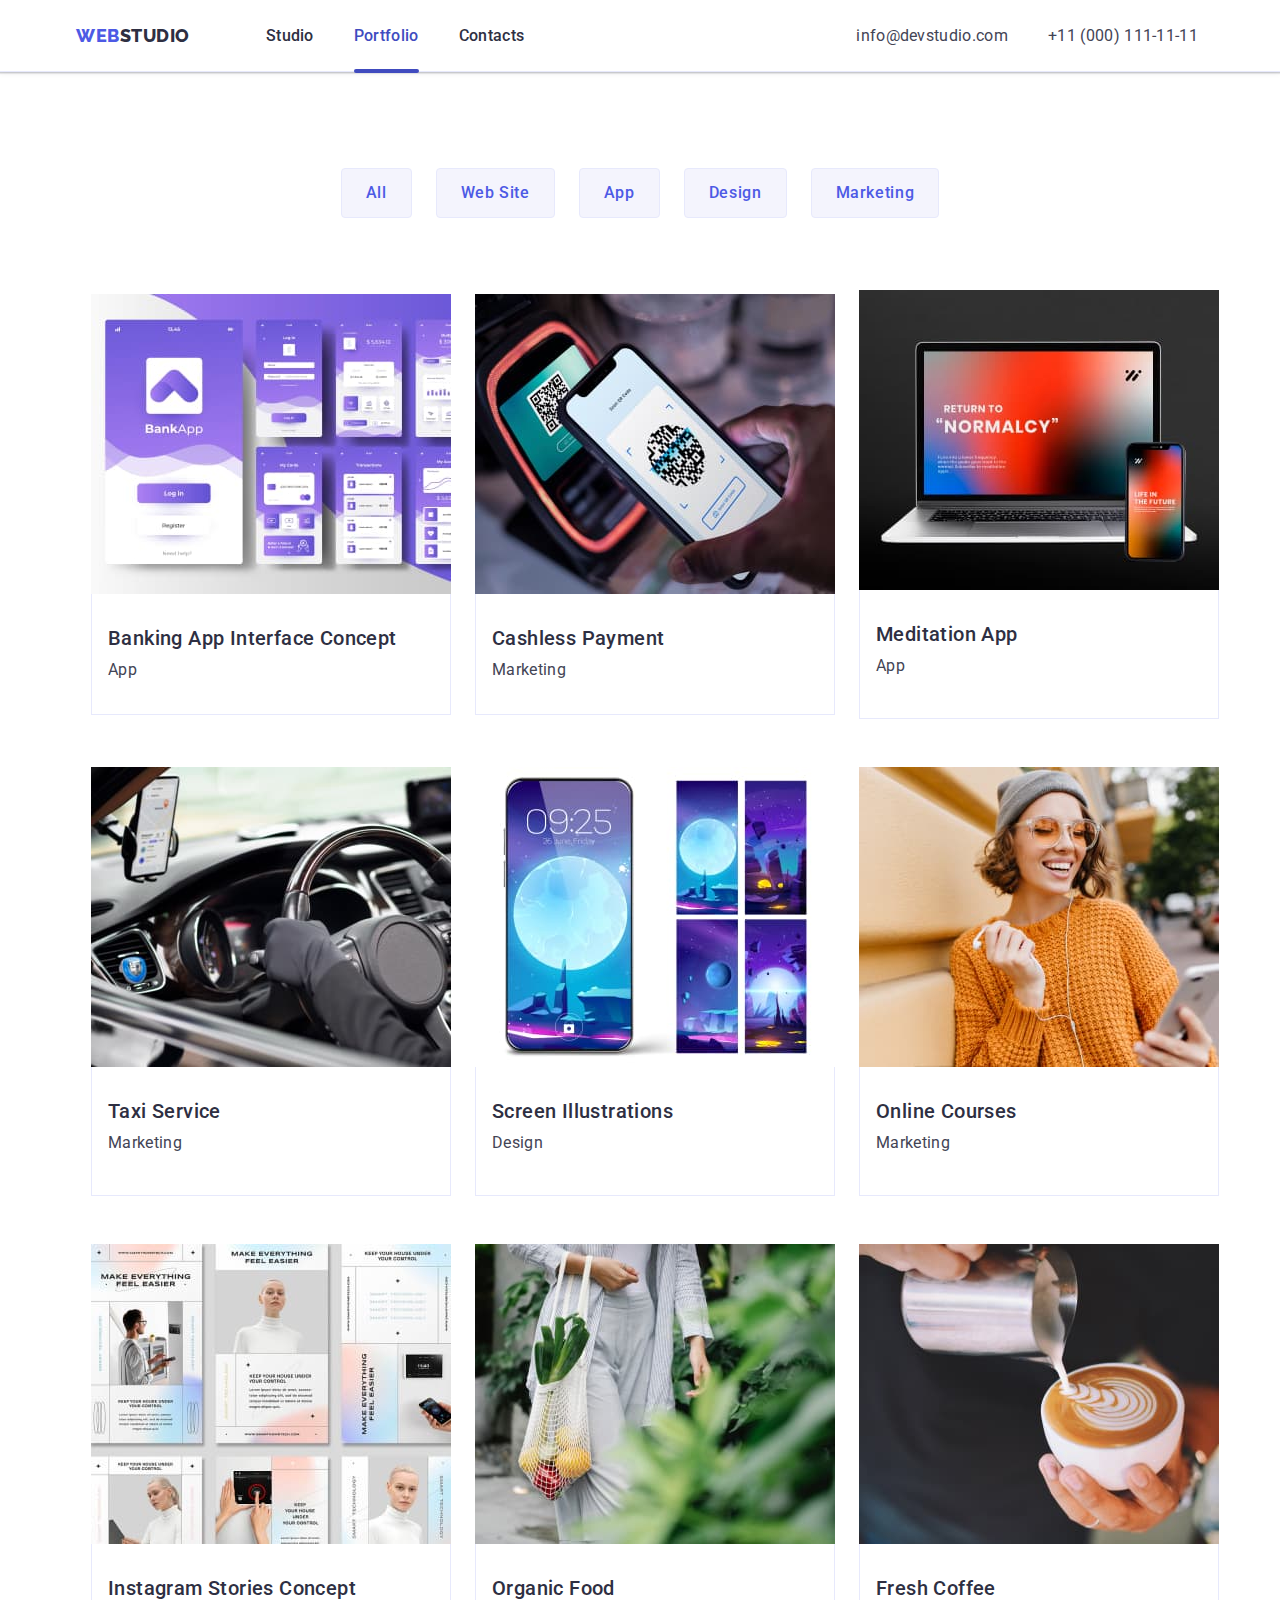
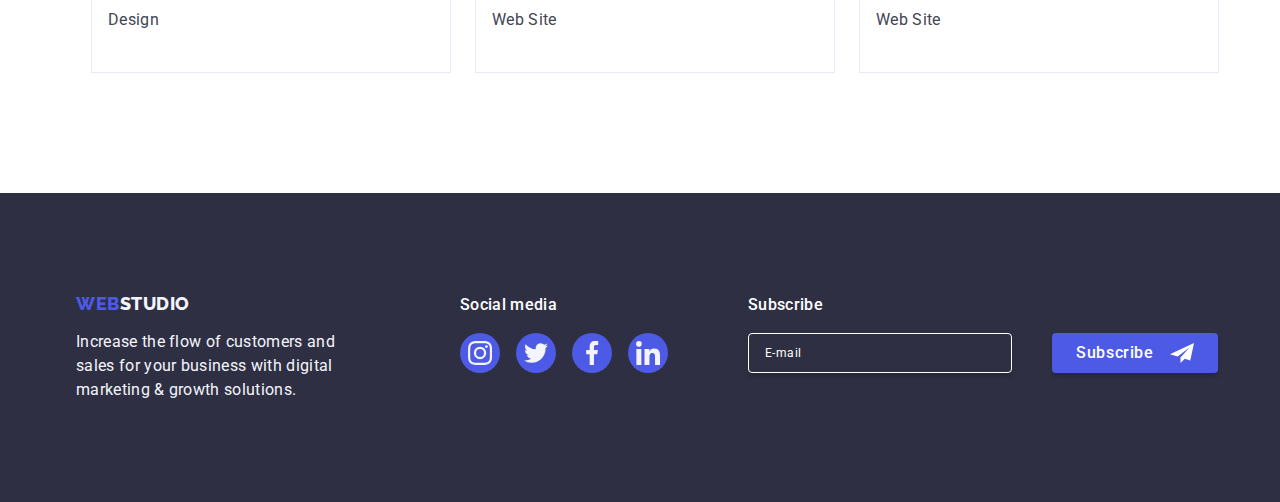
==== commit bcc75b22: "x" ====
--- a/portfolio.html
+++ b/portfolio.html
@@ -20,10 +20,7 @@
     <header class="border-header-bottom">
       <div class="container flex__">
         <nav class="web">
-          <a
-            href="index.html"
-            class="link logo"
-            style="color: var(--styl-colorr)"
+          <a href="index.html" class="logo" style="color: var(--styl-colorr)"
             >WEB<span style="color: var(--styl-colorrr)" class="studio"
               >STUDIO</span
             ></a
@@ -31,24 +28,24 @@
 
           <ul class="ban">
             <li>
-              <a class="link menu" href="./index.html">Studio</a>
-            </li>
-            <li>
-              <a class="link menu" href="./portfolio.html">Portfolio</a>
-            </li>
-            <li><a class="link menu" href="">Contacts</a></li>
+              <a class="menu" href="./index.html">Studio</a>
+            </li>
+            <li>
+              <a class="menu current" href="./portfolio.html">Portfolio</a>
+            </li>
+            <li><a class="menu" href="">Contacts</a></li>
           </ul>
         </nav>
 
         <address class="address">
           <ul class="container_menu">
             <li>
-              <a class="link address" href="mailto:info@devstudio.com"
+              <a class="address" href="mailto:info@devstudio.com"
                 >info@devstudio.com</a
               >
             </li>
             <li>
-              <a class="link address" href="tel:+110001111111"
+              <a class="address" href="tel:+110001111111"
                 >+11 (000) 111-11-11</a
               >
             </li>
@@ -64,30 +61,38 @@
           <h1 class="visually-hidden">wymagany dla czytników ekranowych</h1>
           <ul class="list portfolio_up">
             <li>
-              <button class="linkk linkkk buttonn" type="button">All</button>
-            </li>
-            <li>
-              <button class="linkk linkkk buttonn" type="button">
-                Web Site
-              </button>
-            </li>
-            <li>
-              <button class="linkk linkkk buttonn" type="button">App</button>
-            </li>
-            <li>
-              <button class="linkk linkkk buttonn" type="button">Design</button>
-            </li>
-            <li>
-              <button class="linkk linkkk buttonn" type="button">
-                Marketing
-              </button>
+              <button class="linkk buttonn" type="button">All</button>
+            </li>
+            <li>
+              <button class="linkk buttonn" type="button">Web Site</button>
+            </li>
+            <li>
+              <button class="linkk buttonn" type="button">App</button>
+            </li>
+            <li>
+              <button class="linkk buttonn" type="button">Design</button>
+            </li>
+            <li>
+              <button class="linkk buttonn" type="button">Marketing</button>
             </li>
           </ul>
 
           <ul class="list container last_list">
             <li class="takietam">
-              <a href="#" class="link"
-                ><img src="./images/site21.jpg" width="360" alt="bank App" />
+              <a href="#" class="link">
+                <div class="overlay">
+                  <img
+                    src="./images/site21.jpg"
+                    width="360"
+                    alt="bank App"
+                    class="link"
+                  />
+                  <p class="portfolio_acapit">
+                    14 Stylish and User-Friendly App Design Concepts · Task
+                    Manager App · Calorie Tracker App · Exotic Fruit Ecommerce
+                    App · Cloud Storage App
+                  </p>
+                </div>
                 <div class="end">
                   <h2 class="last">Banking App Interface Concept</h2>
                   <p class="lastt">App</p>
@@ -96,12 +101,19 @@
             </li>
             <li class="takietam">
               <a href="#" class="link"
-                ><img
-                  src="./images/site22.jpg"
-                  class="link"
-                  width="360"
-                  alt="cellphone in hand"
-                />
+                ><div class="overlay">
+                  <img
+                    src="./images/site22.jpg"
+                    class="link"
+                    width="360"
+                    alt="cellphone in hand"
+                  />
+                  <p class="portfolio_acapit">
+                    14 Stylish and User-Friendly App Design Concepts · Task
+                    Manager App · Calorie Tracker App · Exotic Fruit Ecommerce
+                    App · Cloud Storage App
+                  </p>
+                </div>
                 <div class="end">
                   <h2 class="last">Cashless Payment</h2>
                   <p class="lastt">Marketing</p>
@@ -110,12 +122,19 @@
             </li>
             <li class="takietam">
               <a href="#" class="link"
-                ><img
-                  src="./images/site23.jpg"
-                  class="link"
-                  width="360"
-                  alt="laptop and phone"
-                />
+                ><div class="overlay">
+                  <img
+                    src="./images/site23.jpg"
+                    class="link"
+                    width="360"
+                    alt="laptop and phone"
+                  />
+                  <p class="portfolio_acapit">
+                    14 Stylish and User-Friendly App Design Concepts · Task
+                    Manager App · Calorie Tracker App · Exotic Fruit Ecommerce
+                    App · Cloud Storage App
+                  </p>
+                </div>
                 <div class="end">
                   <h2 class="last">Meditation App</h2>
                   <p style="margin-bottom: 8px" class="lastt">App</p>
@@ -124,12 +143,19 @@
             </li>
             <li class="takietam">
               <a href="#" class="link"
-                ><img
-                  src="./images/site24.jpg"
-                  class="link"
-                  width="360"
-                  alt="hands on the steering wheel "
-                />
+                ><div class="overlay">
+                  <img
+                    src="./images/site24.jpg"
+                    class="link"
+                    width="360"
+                    alt="hands on the steering wheel "
+                  />
+                  <p class="portfolio_acapit">
+                    14 Stylish and User-Friendly App Design Concepts · Task
+                    Manager App · Calorie Tracker App · Exotic Fruit Ecommerce
+                    App · Cloud Storage App
+                  </p>
+                </div>
                 <div class="end">
                   <h2 class="last">Taxi Service</h2>
                   <p style="margin-bottom: 8px" class="lastt">Marketing</p>
@@ -138,12 +164,19 @@
             </li>
             <li class="takietam">
               <a href="#" class="link"
-                ><img
-                  src="./images/site25.jpg"
-                  class="link"
-                  width="360"
-                  alt="wallpapers on phone"
-                />
+                ><div class="overlay">
+                  <img
+                    src="./images/site25.jpg"
+                    class="link"
+                    width="360"
+                    alt="wallpapers on phone"
+                  />
+                  <p class="portfolio_acapit">
+                    14 Stylish and User-Friendly App Design Concepts · Task
+                    Manager App · Calorie Tracker App · Exotic Fruit Ecommerce
+                    App · Cloud Storage App
+                  </p>
+                </div>
                 <div class="end">
                   <h2 class="last">Screen Illustrations</h2>
                   <p style="margin-bottom: 8px" class="lastt">Design</p>
@@ -152,12 +185,19 @@
             </li>
             <li class="takietam">
               <a href="#" class="link"
-                ><img
-                  src="./images/site26.jpg"
-                  class="link"
-                  width="360"
-                  alt="women in orange sweater"
-                />
+                ><div class="overlay">
+                  <img
+                    src="./images/site26.jpg"
+                    class="link"
+                    width="360"
+                    alt="women in orange sweater"
+                  />
+                  <p class="portfolio_acapit">
+                    14 Stylish and User-Friendly App Design Concepts · Task
+                    Manager App · Calorie Tracker App · Exotic Fruit Ecommerce
+                    App · Cloud Storage App
+                  </p>
+                </div>
                 <div class="end">
                   <h2 class="last">Online Courses</h2>
                   <p style="margin-bottom: 8px" class="lastt">Marketing</p>
@@ -166,12 +206,19 @@
             </li>
             <li class="takietam">
               <a href="#" class="link"
-                ><img
-                  src="./images/site27.jpg"
-                  class="link"
-                  width="360"
-                  alt="a few sites from app"
-                />
+                ><div class="overlay">
+                  <img
+                    src="./images/site27.jpg"
+                    class="link"
+                    width="360"
+                    alt="a few sites from app"
+                  />
+                  <p class="portfolio_acapit">
+                    14 Stylish and User-Friendly App Design Concepts · Task
+                    Manager App · Calorie Tracker App · Exotic Fruit Ecommerce
+                    App · Cloud Storage App
+                  </p>
+                </div>
                 <div class="end">
                   <h2 class="last">Instagram Stories Concept</h2>
                   <p style="margin-bottom: 8px" class="lastt">Design</p>
@@ -180,11 +227,19 @@
             </li>
             <li class="takietam">
               <a href="#" class="link"
-                ><img
-                  src="./images/site28.jpg"
-                  width="360"
-                  alt="women with bag of fruit"
-                />
+                ><div class="overlay">
+                  <img
+                    src="./images/site28.jpg"
+                    class="link"
+                    width="360"
+                    alt="women with bag of fruit"
+                  />
+                  <p class="portfolio_acapit">
+                    14 Stylish and User-Friendly App Design Concepts · Task
+                    Manager App · Calorie Tracker App · Exotic Fruit Ecommerce
+                    App · Cloud Storage App
+                  </p>
+                </div>
                 <div class="end">
                   <h2 class="last">Organic Food</h2>
                   <p style="margin-bottom: 8px" class="lastt">Web Site</p>
@@ -193,12 +248,19 @@
             </li>
             <li class="takietam">
               <a href="#" class="link"
-                ><img
-                  src="./images/site29.jpg"
-                  class="link"
-                  width="360"
-                  alt="caffe with milk"
-                />
+                ><div class="overlay">
+                  <img
+                    src="./images/site29.jpg"
+                    class="link"
+                    width="360"
+                    alt="caffe with milk"
+                  />
+                  <p class="portfolio_acapit">
+                    14 Stylish and User-Friendly App Design Concepts · Task
+                    Manager App · Calorie Tracker App · Exotic Fruit Ecommerce
+                    App · Cloud Storage App
+                  </p>
+                </div>
                 <div class="end">
                   <h2 class="last">Fresh Coffee</h2>
                   <p style="margin-bottom: 8px" class="lastt">Web Site</p>
@@ -222,7 +284,7 @@
 
           <p class="footer">
             Increase the flow of customers and sales for your business with
-            digital marketing & growth solutions >
+            digital marketing & growth solutions.
           </p>
         </div>
 
@@ -279,6 +341,30 @@
             </li>
           </ul>
         </div>
+        <div class="footer_input">
+          <p class="footer_acapit">Subscribe</p>
+          <form class="footer_inputt">
+            <label class="footer_label">
+              <input
+                type="email"
+                name="email"
+                placeholder="E-mail"
+                class="footer_window"
+              />
+            </label>
+            <button type="submit" class="footer_button">
+              Subscribe
+              <svg
+                xmlns="http://www.w3.org/2000/svg"
+                width="24"
+                height="24"
+                class="footer-social-icons"
+              >
+                <use href="./images/icons1.svg#icon-Frame-33"></use>
+              </svg>
+            </button>
+          </form>
+        </div>
       </div>
     </footer>
   </body>
--- a/css/styles.css
+++ b/css/styles.css
@@ -22,6 +22,10 @@
   letter-spacing: 0.04em;
   color: var(--styl-colorr);
   background-color: var(--background-colorr);
+  transition: color 250ms cubic-bezier(0.4, 0, 0.2, 1),
+    background-color 250ms cubic-bezier(0.4, 0, 0.2, 1),
+    border-color 250ms cubic-bezier(0.4, 0, 0.2, 1),
+    box-shadow 250ms cubic-bezier(0.4, 0, 0.2, 1);
 }
 
 body {
@@ -79,7 +83,7 @@
       rgba(46, 47, 66, 0.7),
       rgba(46, 47, 66, 0.7)
     ),
-    url(/images/people-office.jpg);
+    url(../images/people-office.jpg);
   background-position: center;
   background-size: cover;
 }
@@ -118,35 +122,42 @@
 }
 .link {
   text-decoration: none;
-  display: block;
+  transition: box-shadow 250ms cubic-bezier(0.4, 0, 0.2, 1);
 }
 .link:hover {
-  color: #404bbf;
   box-shadow: 0px 1px 6px rgba(46, 47, 66, 0.08),
     0px 1px 1px rgba(46, 47, 66, 0.16), 0px 2px 1px rgba(46, 47, 66, 0.08);
 }
 .link:focus {
   color: #404bbf;
+
   box-shadow: 0px 1px 6px rgba(46, 47, 66, 0.08),
     0px 1px 1px rgba(46, 47, 66, 0.16), 0px 2px 1px rgba(46, 47, 66, 0.08);
 }
+.takietam:hover {
+  box-shadow: 0px 1px 6px rgba(46, 47, 66, 0.08),
+    0px 1px 1px rgba(46, 47, 66, 0.16), 0px 2px 1px rgba(46, 47, 66, 0.08);
+}
+.takietam:focus {
+  color: #404bbf;
+
+  box-shadow: 0px 1px 6px rgba(46, 47, 66, 0.08),
+    0px 1px 1px rgba(46, 47, 66, 0.16), 0px 2px 1px rgba(46, 47, 66, 0.08);
+}
+
 .linkk:hover {
+  color: #ffffff;
   background-color: #404bbf;
   box-shadow: 0px 3px 1px rgba(0, 0, 0, 0.1), 0px 2px 1px rgba(0, 0, 0, 0.08),
     0px 2px 2px rgba(0, 0, 0, 0.12);
 }
 .linkk:focus {
+  color: #ffffff;
   background-color: #404bbf;
   box-shadow: 0px 3px 1px rgba(0, 0, 0, 0.1), 0px 2px 1px rgba(0, 0, 0, 0.08),
     0px 2px 2px rgba(0, 0, 0, 0.12);
 }
-.linkkk:hover {
-  color: #ffffff;
-}
-.linkkk:focus {
-  color: #ffffff;
-}
-.studio {
+.portfolio .studio {
   color: var(--styll-color, #4d5ae5);
   font-family: "Raleway", sans-serif;
   font-size: 18px;
@@ -166,9 +177,12 @@
   letter-spacing: 0.03em;
 }
 .menu {
+  color: #404bbf;
+  display: flex;
+  justify-content: center;
   color: var(--NAVY-BLUE, #2e2f42);
-
-  /* Body Medium */
+  text-decoration: none;
+
   font-family: Roboto;
   font-size: 16px;
   font-style: normal;
@@ -176,15 +190,31 @@
   line-height: 24px;
   /* 150% */
   letter-spacing: 0.32px;
-  padding-top: 24px;
-  padding-bottom: 24px;
+  padding: 24px 0;
   gap: 40px;
-}
-
+  transition: color 250ms cubic-bezier(0.4, 0, 0.2, 1);
+}
+.current {
+  position: relative;
+  color: #404bbf;
+}
+
+.current::after {
+  content: "";
+  position: absolute;
+  width: 100%;
+  left: 0;
+  bottom: -1px;
+  height: 4px;
+  background-color: #404bbf;
+  border-radius: 2px;
+  width: 100%;
+}
 .address {
   display: flex;
   justify-content: center;
   color: var(--SLATE, #434455);
+  text-decoration: none;
 
   font-family: Roboto;
   font-size: 16px;
@@ -193,6 +223,7 @@
   line-height: 24px;
 
   letter-spacing: 0.32px;
+  transition: color 250ms cubic-bezier(0.4, 0, 0.2, 1);
 }
 
 .button {
@@ -210,6 +241,7 @@
   height: 56px;
   border: none;
   border-radius: 4px;
+  transition: background-color 250ms cubic-bezier(0.4, 0, 0.2, 1);
 }
 .strategy {
   color: var(--NAVY-BLUE, #2e2f42);
@@ -311,7 +343,6 @@
   font-style: normal;
   font-weight: 400;
   width: 264px;
-  padding-top: 17.5px;
 }
 
 .last {
@@ -346,6 +377,7 @@
 }
 .logo {
   margin-right: 76px;
+  text-decoration: none;
 }
 .container_menu {
   display: flex;
@@ -388,7 +420,6 @@
 }
 .calc_ {
   width: calc((100% - 3 * 16px) / 3);
-  margin-bottom: 72px;
 }
 .what {
   background-color: #f4f4fd;
@@ -480,6 +511,7 @@
   padding: 32px 16px;
 }
 .takietam {
+  position: relative;
   width: calc((100% - 48px) / 3);
 }
 .takietam li {
@@ -487,6 +519,8 @@
 }
 .flex__ {
   display: flex;
+
+  align-items: center;
   gap: 332px;
 }
 /*
@@ -501,8 +535,10 @@
   margin-bottom: 8px;
 }
 .ban {
+  display: flex;
+  justify-content: center;
   list-style: none;
-  display: flex;
+
   gap: 40px;
 }
 
@@ -528,6 +564,7 @@
   list-style-type: none;
   display: flex;
   justify-content: center;
+  padding-top: 8px;
 
   gap: 24px;
 }
@@ -536,6 +573,7 @@
   height: 40px;
 }
 .media-listt {
+  transition: background-color 250ms cubic-bezier(0.4, 0, 0.2, 1);
   display: flex;
   width: 100%;
   height: 100%;
@@ -572,10 +610,15 @@
   display: flex;
 }
 .abcdf {
+  /*transition: border-color 250ms cubic-bezier(0.4, 0, 0.2, 1),
+    color 250ms cubic-bezier(0.4, 0, 0.2, 1);
+*/
   width: calc((100% - 120px) / 6);
   height: 88px;
 }
 .abcd {
+  transition: border-color 250ms cubic-bezier(0.4, 0, 0.2, 1),
+    color 250ms cubic-bezier(0.4, 0, 0.2, 1);
   border: 1px solid #8e8f99;
   width: 100%;
   height: 100%;
@@ -658,6 +701,7 @@
   border-radius: 50%;
   align-items: center;
   justify-content: center;
+  transition: background-color 250ms cubic-bezier(0.4, 0, 0.2, 1);
 }
 .footer-social-link:hover {
   background-color: #31d0aa;
@@ -668,3 +712,165 @@
 .footer-social-icons {
   fill: var(--background-colorr);
 }
+.is-hidden {
+  pointer-events: none;
+  visibility: hidden;
+  opacity: 0;
+  transform: translateX(-50%) translateY(-50%) scale(0) rotate(0deg)
+    skew(40deg, 40deg);
+}
+/*.close-btn {
+  position: absolute;
+  top: 8px;
+  right: 8px;
+  width: 30px;
+  height: 30px;
+  background-color: #fff;
+  border: 1px solid rgba(0, 0, 0, 0.1);
+  border-radius: 50%;
+  cursor: pointer;
+}
+*/
+.modal {
+  position: absolute;
+  top: 50%;
+  left: 50%;
+  transform: translate(-50%, -50%);
+  width: 408px;
+  min-height: 584px;
+  border-radius: 4px;
+  background: #fcfcfc;
+  box-shadow: 0px 1px 1px rgba(0, 0, 0, 0.14), 0px 1px 3px rgba(0, 0, 0, 0.12),
+    0px 2px 1px rgba(0, 0, 0, 0.2);
+  transition: transform 250ms cubic-bezier(0.4, 0, 0.2, 1);
+}
+.backdrop {
+  position: fixed;
+  left: 0;
+  top: 0;
+  width: 100%;
+  height: 100%;
+  background-color: rgba(46, 47, 66, 0.4);
+  transition: opacity 250ms cubic-bezier(0.4, 0, 0.2, 1),
+    visibility 250ms cubic-bezier(0.4, 0, 0.2, 1);
+}
+.modal-close {
+  display: flex;
+  align-items: center;
+  justify-content: center;
+  position: absolute;
+  top: 24px;
+  right: 24px;
+  width: 24px;
+  height: 24px;
+  border-radius: 50%;
+  background-color: #e7e9fc;
+  border: 1px solid rgba(0, 0, 0, 0.1);
+  cursor: pointer;
+  transition: background-color 250ms cubic-bezier(0.4, 0, 0.2, 1),
+    border 250ms cubic-bezier(0.4, 0, 0.2, 1);
+}
+.modal-close:hover {
+  background-color: #404bbf;
+  border: none;
+}
+.modal-close:focus {
+  background-color: #404bbf;
+  border: none;
+}
+.class_x {
+  transition: fill 250ms cubic-bezier(0.4, 0, 0.2, 1);
+}
+
+.modal-close:hover {
+  fill: #ffffff;
+}
+.modal-close:focus {
+  fill: #ffffff;
+}
+.overlay {
+  position: relative;
+  overflow: hidden;
+}
+.portfolio_acapit {
+  position: absolute;
+  top: 0;
+  font-size: 16px;
+  line-height: 1.5;
+  letter-spacing: 0.02em;
+  color: var(--background-colorr);
+  padding: 40px 32px;
+  background-color: #4d5ae5;
+  height: 100%;
+  width: 100%;
+  transform: translateY(100%);
+  transition: transform 250ms cubic-bezier(0.4, 0, 0.2, 1);
+}
+.link:hover .portfolio_acapit {
+  transform: translateY(0%);
+}
+
+.link:focus .portfolio_acapit {
+  transform: translateY(0%);
+}
+.footer_input {
+  padding-left: 80px;
+}
+.footer_acapit {
+  margin-bottom: 16px;
+  font-weight: 500;
+  font-size: 16px;
+  line-height: 1.5;
+  letter-spacing: 0.02em;
+  color: #ffffff;
+}
+.footer_inputt {
+  display: flex;
+  gap: 24px;
+}
+.footer_label {
+}
+.footer_window {
+  width: 264px;
+  height: 40px;
+  border-radius: 4px;
+  border: 1px solid var(--WHITE, #fff);
+  box-shadow: 0px 4px 4px 0px rgba(0, 0, 0, 0.15);
+  background-color: transparent;
+  font-size: 12px;
+  line-height: 1.5;
+  letter-spacing: 0.04em;
+  padding-left: 16px;
+  color: #ffffff;
+}
+::placeholder {
+  color: #ffffff;
+}
+.footer_button {
+  border-radius: 4px;
+  background: var(--IRIS, #4d5ae5);
+  color: var(--WHITE, #fff);
+  text-align: center;
+  /* Button Text */
+  font-family: Roboto;
+  font-size: 16px;
+  font-style: normal;
+  font-weight: 500;
+  line-height: 24px; /* 150% */
+  letter-spacing: 0.64px;
+  min-width: 165px;
+  height: 40px;
+  border-radius: 4px;
+  border: 1px solid var(--IRIS, #4d5ae5);
+  box-shadow: 0px 4px 4px 0px rgba(0, 0, 0, 0.15);
+  display: flex;
+  justify-content: center;
+  align-items: center;
+  gap: 16px;
+  padding-left: 24px;
+  padding-right: 24px;
+  font-family: "Roboto", sans-serif;
+  cursor: pointer;
+  margin-left: 16px;
+  border: none;
+}
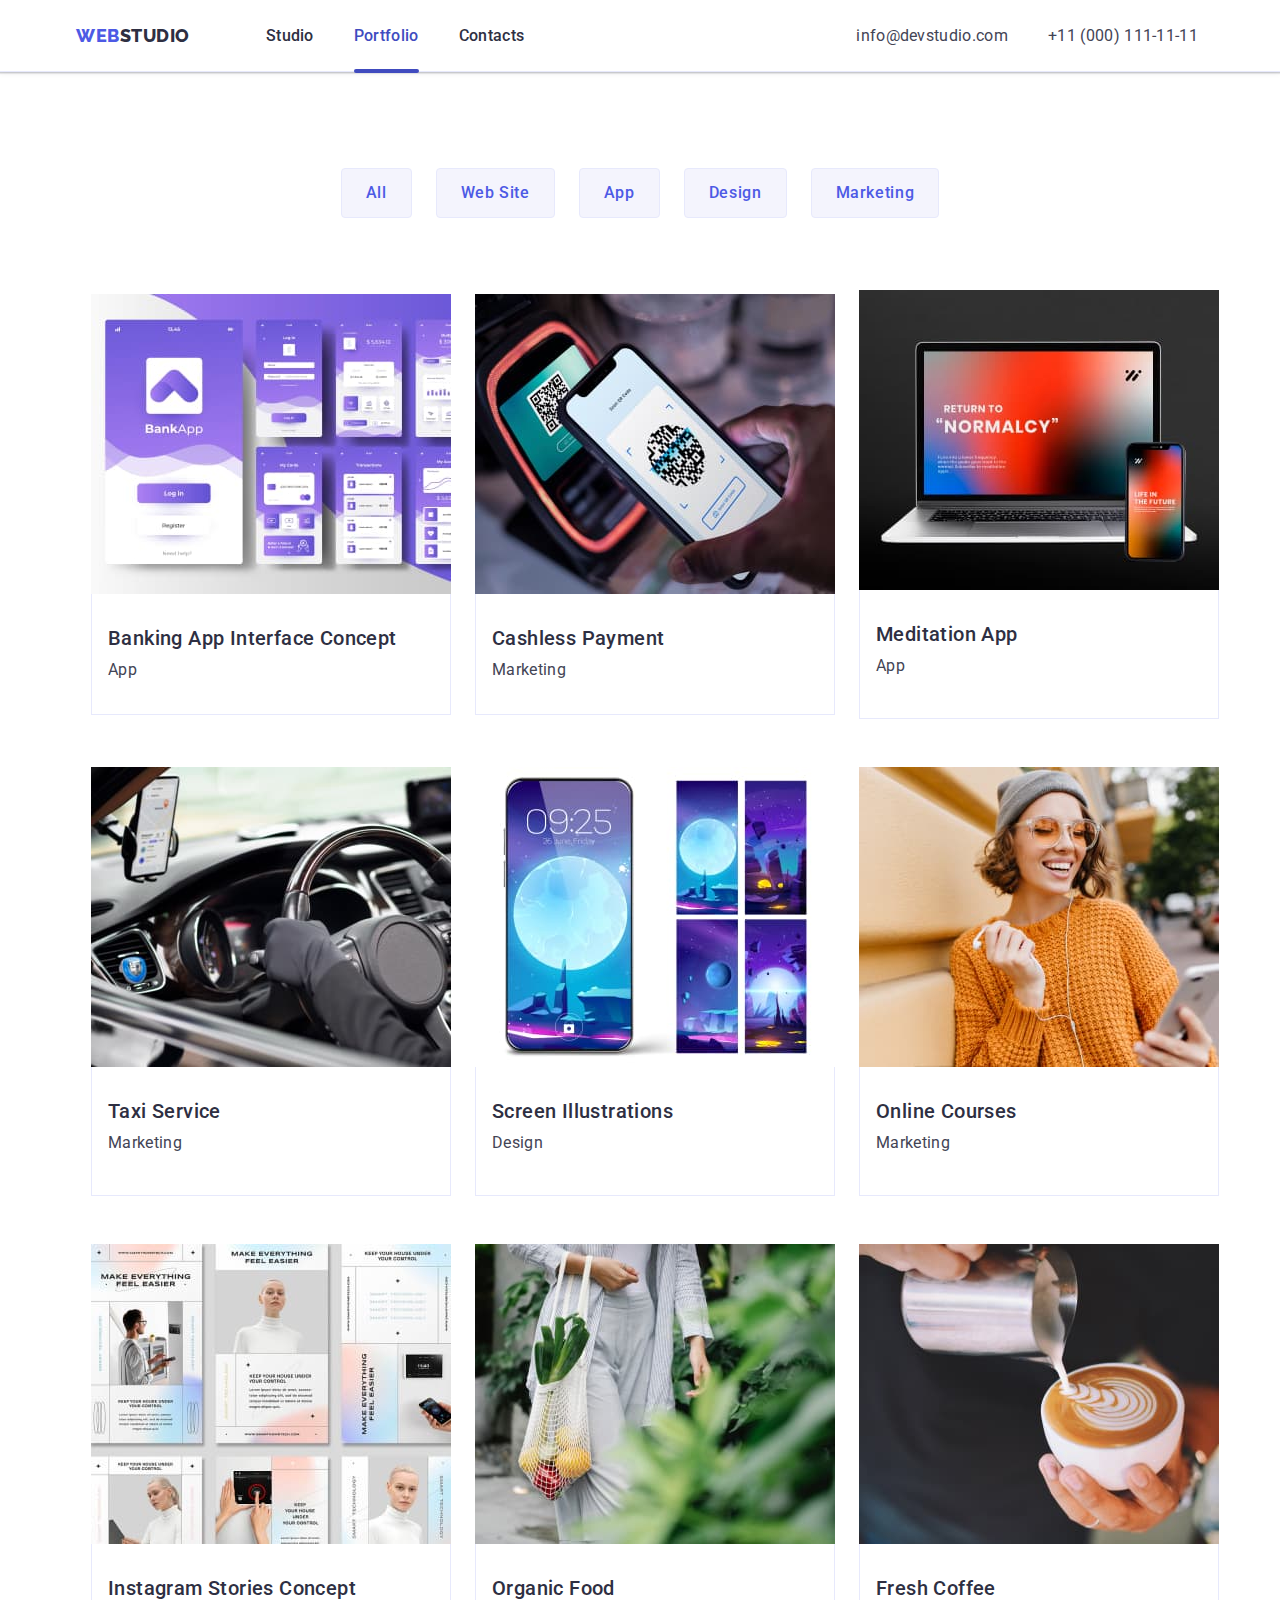
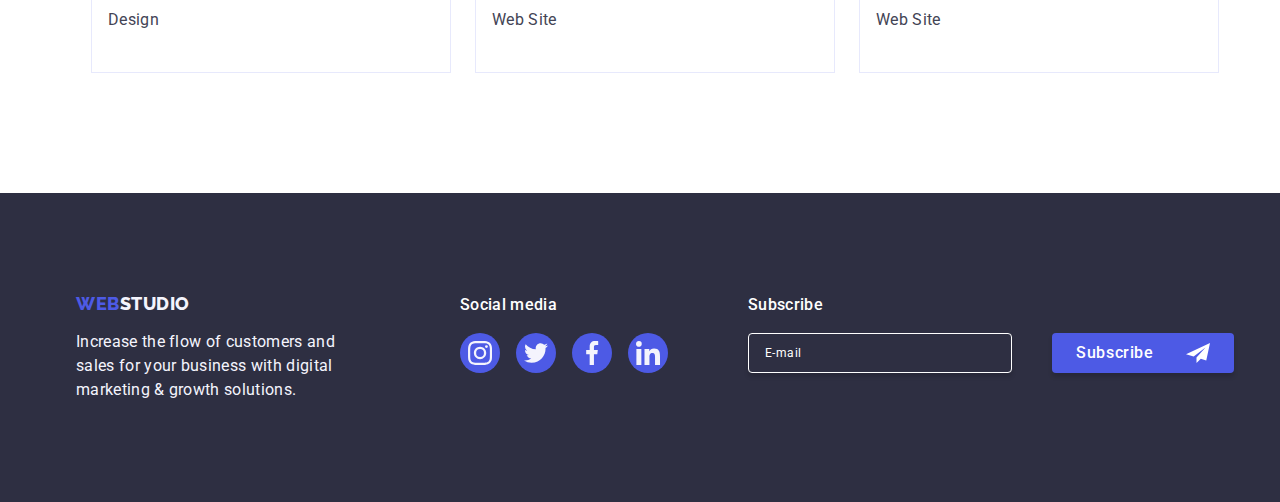
==== commit 47cf8fbb: "x" ====
--- a/portfolio.html
+++ b/portfolio.html
@@ -358,7 +358,7 @@
                 xmlns="http://www.w3.org/2000/svg"
                 width="24"
                 height="24"
-                class="footer-social-icons"
+                class="footer-mail-icons"
               >
                 <use href="./images/icons1.svg#icon-Frame-33"></use>
               </svg>
--- a/css/styles.css
+++ b/css/styles.css
@@ -874,3 +874,6 @@
   margin-left: 16px;
   border: none;
 }
+.footer-mail-icons {
+  margin-left: 16px;
+}
